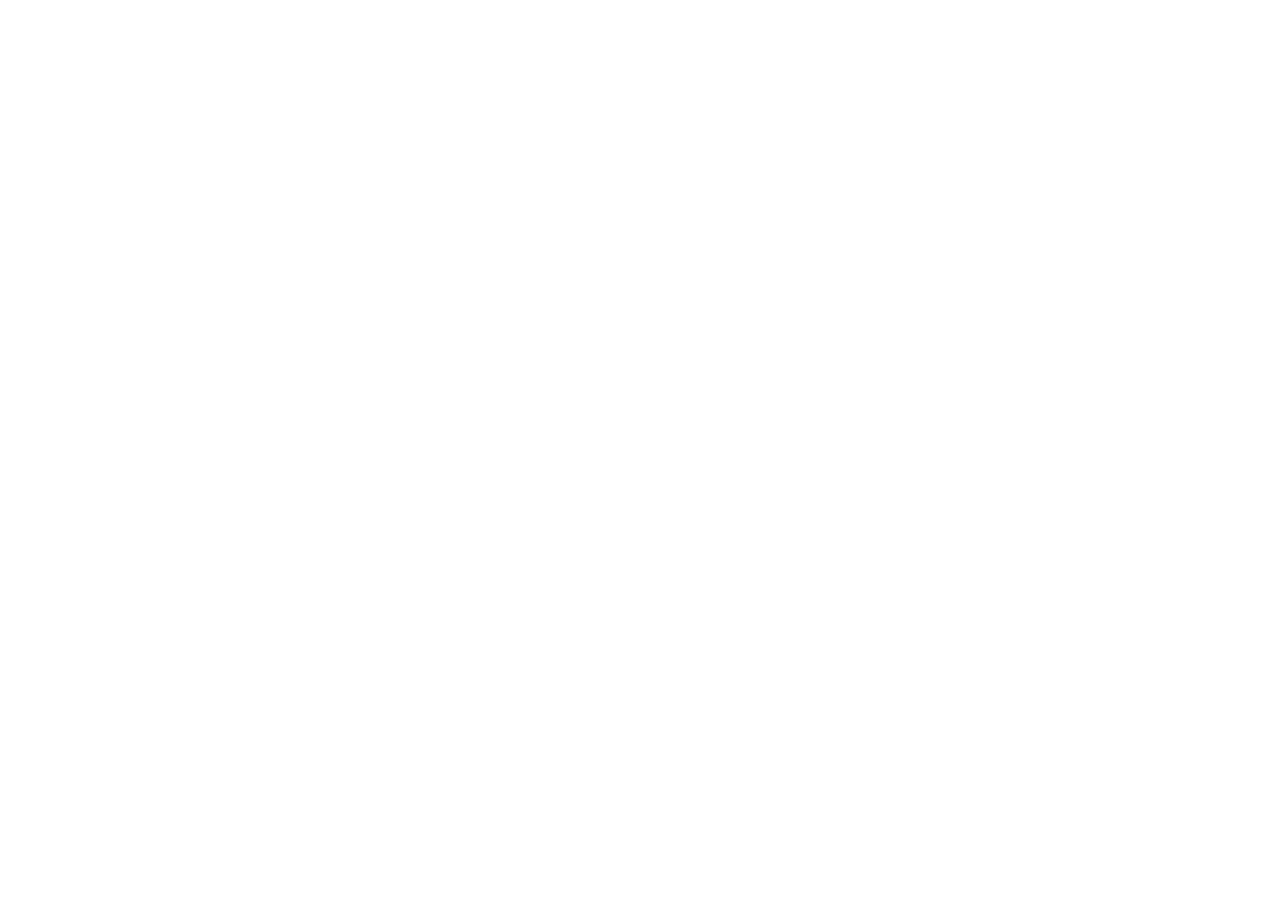
==== index.html @ a2d0beb4 "init project" ====
<!DOCTYPE html>
<html lang="en">

<head>
    <meta charset="UTF-8">
    <meta http-equiv="X-UA-Compatible" content="IE=edge">
    <meta name="viewport" content="width=device-width, initial-scale=1.0">
    <title>Document</title>
</head>

<body>

</body>

</html>
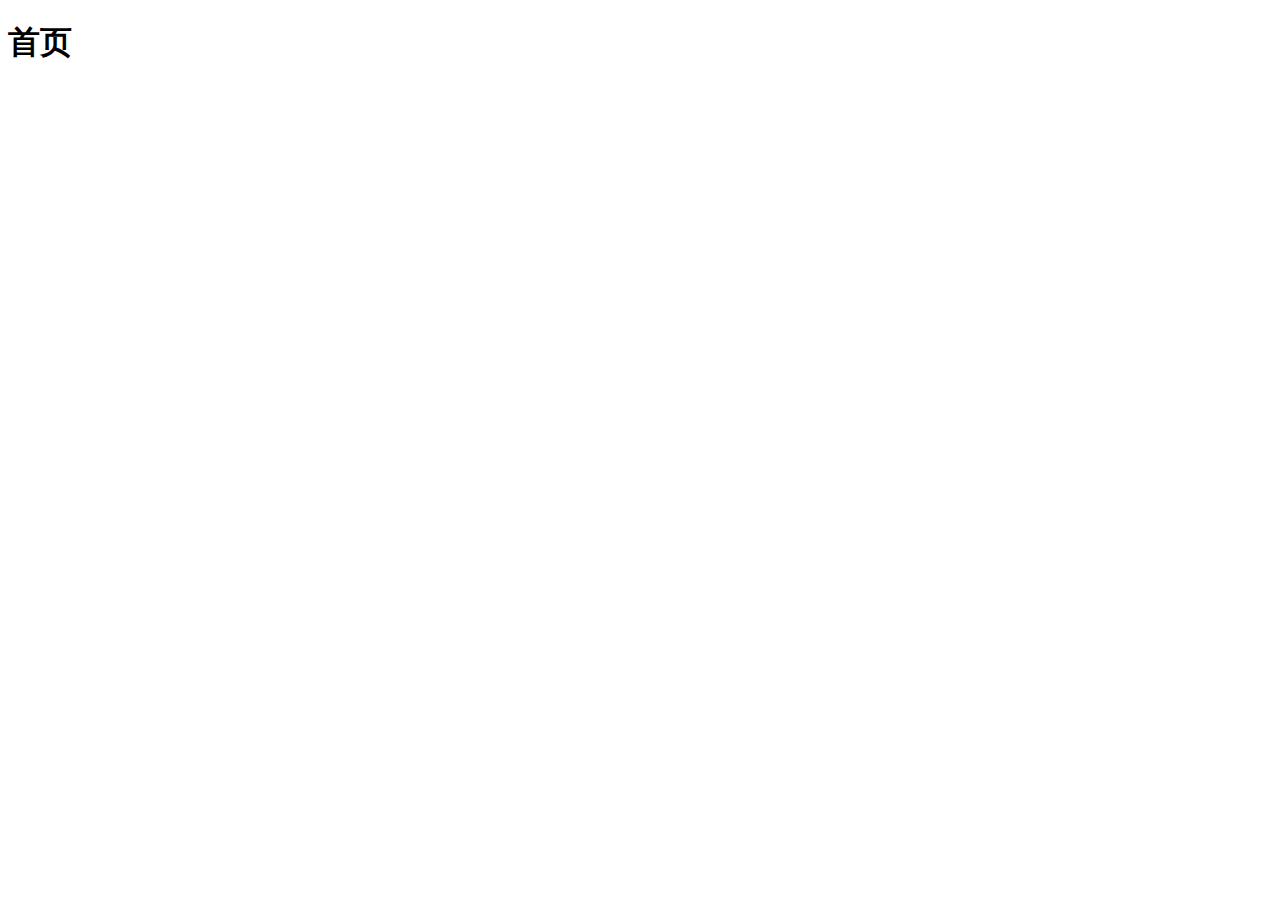
==== commit f6a910f1: "完成了登录和注册的功能" ====
--- a/index.html
+++ b/index.html
@@ -9,7 +9,7 @@
 </head>
 
 <body>
-
+    <h1>首页</h1>
 </body>
 
 </html>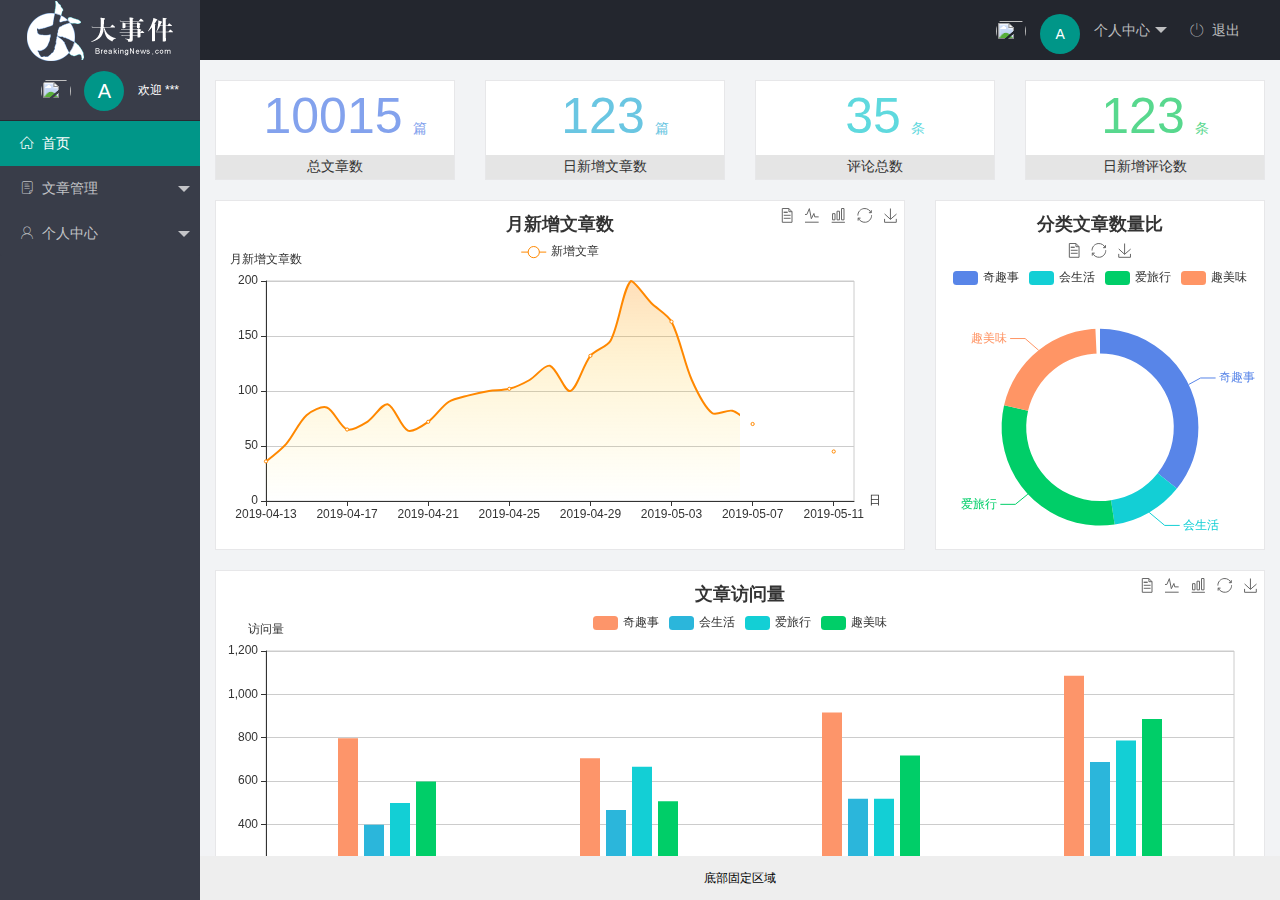
==== commit ee64ad1d: "提交信息" ====
--- a/index.html
+++ b/index.html
@@ -6,10 +6,99 @@
     <meta http-equiv="X-UA-Compatible" content="IE=edge">
     <meta name="viewport" content="width=device-width, initial-scale=1.0">
     <title>Document</title>
+    <link rel="stylesheet" href="/assets/lib/layui/css/layui.css">
+    <link rel="stylesheet" href="/assets/fonts/iconfont.css">
+    <link rel="stylesheet" href="/assets/css/index.css">
 </head>
 
 <body>
-    <h1>首页</h1>
-</body>
+    <!DOCTYPE html>
+    <html lang="en">
+
+    <head>
+        <meta charset="UTF-8" />
+        <meta http-equiv="X-UA-Compatible" content="IE=edge" />
+        <meta name="viewport" content="width=device-width, initial-scale=1.0" />
+        <title>Document</title>
+        <link rel="stylesheet" href="/assets/lib/layui/css/layui.css" />
+    </head>
+
+    <body>
+        <div class="layui-layout layui-layout-admin">
+            <div class="layui-header">
+                <div class="layui-logo layui-hide-xs layui-bg-black">
+                    <img src="/assets/images/logo.png" alt="" />
+                </div>
+
+                <ul class="layui-nav layui-layout-right">
+                    <li class="layui-nav-item layui-hide layui-show-md-inline-block">
+                        <!-- <a href="javascript:;">
+                            <img src="//tva1.sinaimg.cn/crop.0.0.118.118.180/5db11ff4gw1e77d3nqrv8j203b03cweg.jpg" class="layui-nav-img" /> 个人中心
+                        </a> -->
+                        <a href="javascript:;" class="userinfo">
+                            <img src="http://t.cn/RCzsdCq" class="layui-nav-img" />
+                            <span class="text-avatar">A</span> 个人中心
+                        </a>
+                        <dl class="layui-nav-child">
+                            <dd><a href="">基本资料</a></dd>
+                            <dd><a href="">更换头像</a></dd>
+                            <dd><a href="">重置密码</a></dd>
+                        </dl>
+                    </li>
+                    <li class="layui-nav-item" lay-header-event="menuRight" lay-unselect>
+                        <a href="javascript:;" id="btnlogout"><span class="iconfont icon-tuichu"></span>退出</a>
+                    </li>
+                </ul>
+            </div>
+
+            <div class="layui-side layui-bg-black">
+                <div class="layui-side-scroll">
+                    <!-- 左侧侧边栏上面头像 -->
+                    <div class="userinfo">
+                        <img src="http://t.cn/RCzsdCq" class="layui-nav-img" />
+                        <span class="text-avatar">A</span>
+                        <span id="welcome">欢迎 ***</span>
+                    </div>
+                    <!-- 左侧导航区域（可配合layui已有的垂直导航） -->
+                    <ul class="layui-nav layui-nav-tree" lay-shrink="all">
+                        <li class="layui-nav-item layui-this"><a href="/home/dashboard.html" target="fm"><span class="iconfont icon-home"></span>首页</a></li>
+                        <li class="layui-nav-item">
+                            <a class="" href="javascript:;"><span class="iconfont icon-16"></span>文章管理</a>
+                            <dl class="layui-nav-child">
+                                <dd><a href="javascript:;"><i class="layui-icon layui-icon-app"></i>文章类别</a></dd>
+                                <dd><a href="javascript:;"><i class="layui-icon layui-icon-app"></i>文章列表</a></dd>
+                                <dd><a href="javascript:;"><i class="layui-icon layui-icon-app"></i>发布文章</a></dd>
+                            </dl>
+                        </li>
+                        <li class="layui-nav-item">
+                            <!-- 右侧导航栏上面头像 -->
+                            <a href="javascript:;"><span class="iconfont icon-user"></span>个人中心</a>
+                            <dl class="layui-nav-child">
+                                <dd><a href="javascript:;"><i class="layui-icon layui-icon-app"></i>基本资料</a></dd>
+                                <dd><a href="javascript:;"><i class="layui-icon layui-icon-app"></i>更换头像</a></dd>
+                                <dd><a href="javascript:;"><i class="layui-icon layui-icon-app"></i>重置密码</a></dd>
+                            </dl>
+                        </li>
+                    </ul>
+                </div>
+            </div>
+
+            <div class="layui-body">
+                <!-- 内容主体区域 -->
+                <iframe name="fm" src="/home/dashboard.html" frameborder="0"></iframe>
+            </div>
+
+            <div class="layui-footer">
+                <!-- 底部固定区域 -->
+                底部固定区域
+            </div>
+        </div>
+        <script src="/assets/lib/layui/layui.all.js"></script>
+        <script src="./assets/lib/jquery.js"></script>
+        <script src="./assets/js/base.js"></script>
+        <script src="./assets/js/index.js"></script>
+
+    </html>
+    </body>
 
 </html>--- a/assets/lib/layui/css/layui.css
+++ b/assets/lib/layui/css/layui.css
@@ -0,0 +1,2 @@
+/** layui-v2.5.5 MIT License By https://www.layui.com */
+ .layui-inline,img{display:inline-block;vertical-align:middle}h1,h2,h3,h4,h5,h6{font-weight:400}.layui-edge,.layui-header,.layui-inline,.layui-main{position:relative}.layui-body,.layui-edge,.layui-elip{overflow:hidden}.layui-btn,.layui-edge,.layui-inline,img{vertical-align:middle}.layui-btn,.layui-disabled,.layui-icon,.layui-unselect{-moz-user-select:none;-webkit-user-select:none;-ms-user-select:none}.layui-elip,.layui-form-checkbox span,.layui-form-pane .layui-form-label{text-overflow:ellipsis;white-space:nowrap}.layui-breadcrumb,.layui-tree-btnGroup{visibility:hidden}blockquote,body,button,dd,div,dl,dt,form,h1,h2,h3,h4,h5,h6,input,li,ol,p,pre,td,textarea,th,ul{margin:0;padding:0;-webkit-tap-highlight-color:rgba(0,0,0,0)}a:active,a:hover{outline:0}img{border:none}li{list-style:none}table{border-collapse:collapse;border-spacing:0}h4,h5,h6{font-size:100%}button,input,optgroup,option,select,textarea{font-family:inherit;font-size:inherit;font-style:inherit;font-weight:inherit;outline:0}pre{white-space:pre-wrap;white-space:-moz-pre-wrap;white-space:-pre-wrap;white-space:-o-pre-wrap;word-wrap:break-word}body{line-height:24px;font:14px Helvetica Neue,Helvetica,PingFang SC,Tahoma,Arial,sans-serif}hr{height:1px;margin:10px 0;border:0;clear:both}a{color:#333;text-decoration:none}a:hover{color:#777}a cite{font-style:normal;*cursor:pointer}.layui-border-box,.layui-border-box *{box-sizing:border-box}.layui-box,.layui-box *{box-sizing:content-box}.layui-clear{clear:both;*zoom:1}.layui-clear:after{content:'\20';clear:both;*zoom:1;display:block;height:0}.layui-inline{*display:inline;*zoom:1}.layui-edge{display:inline-block;width:0;height:0;border-width:6px;border-style:dashed;border-color:transparent}.layui-edge-top{top:-4px;border-bottom-color:#999;border-bottom-style:solid}.layui-edge-right{border-left-color:#999;border-left-style:solid}.layui-edge-bottom{top:2px;border-top-color:#999;border-top-style:solid}.layui-edge-left{border-right-color:#999;border-right-style:solid}.layui-disabled,.layui-disabled:hover{color:#d2d2d2!important;cursor:not-allowed!important}.layui-circle{border-radius:100%}.layui-show{display:block!important}.layui-hide{display:none!important}@font-face{font-family:layui-icon;src:url(../font/iconfont.eot?v=250);src:url(../font/iconfont.eot?v=250#iefix) format('embedded-opentype'),url(../font/iconfont.woff2?v=250) format('woff2'),url(../font/iconfont.woff?v=250) format('woff'),url(../font/iconfont.ttf?v=250) format('truetype'),url(../font/iconfont.svg?v=250#layui-icon) format('svg')}.layui-icon{font-family:layui-icon!important;font-size:16px;font-style:normal;-webkit-font-smoothing:antialiased;-moz-osx-font-smoothing:grayscale}.layui-icon-reply-fill:before{content:"\e611"}.layui-icon-set-fill:before{content:"\e614"}.layui-icon-menu-fill:before{content:"\e60f"}.layui-icon-search:before{content:"\e615"}.layui-icon-share:before{content:"\e641"}.layui-icon-set-sm:before{content:"\e620"}.layui-icon-engine:before{content:"\e628"}.layui-icon-close:before{content:"\1006"}.layui-icon-close-fill:before{content:"\1007"}.layui-icon-chart-screen:before{content:"\e629"}.layui-icon-star:before{content:"\e600"}.layui-icon-circle-dot:before{content:"\e617"}.layui-icon-chat:before{content:"\e606"}.layui-icon-release:before{content:"\e609"}.layui-icon-list:before{content:"\e60a"}.layui-icon-chart:before{content:"\e62c"}.layui-icon-ok-circle:before{content:"\1005"}.layui-icon-layim-theme:before{content:"\e61b"}.layui-icon-table:before{content:"\e62d"}.layui-icon-right:before{content:"\e602"}.layui-icon-left:before{content:"\e603"}.layui-icon-cart-simple:before{content:"\e698"}.layui-icon-face-cry:before{content:"\e69c"}.layui-icon-face-smile:before{content:"\e6af"}.layui-icon-survey:before{content:"\e6b2"}.layui-icon-tree:before{content:"\e62e"}.layui-icon-upload-circle:before{content:"\e62f"}.layui-icon-add-circle:before{content:"\e61f"}.layui-icon-download-circle:before{content:"\e601"}.layui-icon-templeate-1:before{content:"\e630"}.layui-icon-util:before{content:"\e631"}.layui-icon-face-surprised:before{content:"\e664"}.layui-icon-edit:before{content:"\e642"}.layui-icon-speaker:before{content:"\e645"}.layui-icon-down:before{content:"\e61a"}.layui-icon-file:before{content:"\e621"}.layui-icon-layouts:before{content:"\e632"}.layui-icon-rate-half:before{content:"\e6c9"}.layui-icon-add-circle-fine:before{content:"\e608"}.layui-icon-prev-circle:before{content:"\e633"}.layui-icon-read:before{content:"\e705"}.layui-icon-404:before{content:"\e61c"}.layui-icon-carousel:before{content:"\e634"}.layui-icon-help:before{content:"\e607"}.layui-icon-code-circle:before{content:"\e635"}.layui-icon-water:before{content:"\e636"}.layui-icon-username:before{content:"\e66f"}.layui-icon-find-fill:before{content:"\e670"}.layui-icon-about:before{content:"\e60b"}.layui-icon-location:before{content:"\e715"}.layui-icon-up:before{content:"\e619"}.layui-icon-pause:before{content:"\e651"}.layui-icon-date:before{content:"\e637"}.layui-icon-layim-uploadfile:before{content:"\e61d"}.layui-icon-delete:before{content:"\e640"}.layui-icon-play:before{content:"\e652"}.layui-icon-top:before{content:"\e604"}.layui-icon-friends:before{content:"\e612"}.layui-icon-refresh-3:before{content:"\e9aa"}.layui-icon-ok:before{content:"\e605"}.layui-icon-layer:before{content:"\e638"}.layui-icon-face-smile-fine:before{content:"\e60c"}.layui-icon-dollar:before{content:"\e659"}.layui-icon-group:before{content:"\e613"}.layui-icon-layim-download:before{content:"\e61e"}.layui-icon-picture-fine:before{content:"\e60d"}.layui-icon-link:before{content:"\e64c"}.layui-icon-diamond:before{content:"\e735"}.layui-icon-log:before{content:"\e60e"}.layui-icon-rate-solid:before{content:"\e67a"}.layui-icon-fonts-del:before{content:"\e64f"}.layui-icon-unlink:before{content:"\e64d"}.layui-icon-fonts-clear:before{content:"\e639"}.layui-icon-triangle-r:before{content:"\e623"}.layui-icon-circle:before{content:"\e63f"}.layui-icon-radio:before{content:"\e643"}.layui-icon-align-center:before{content:"\e647"}.layui-icon-align-right:before{content:"\e648"}.layui-icon-align-left:before{content:"\e649"}.layui-icon-loading-1:before{content:"\e63e"}.layui-icon-return:before{content:"\e65c"}.layui-icon-fonts-strong:before{content:"\e62b"}.layui-icon-upload:before{content:"\e67c"}.layui-icon-dialogue:before{content:"\e63a"}.layui-icon-video:before{content:"\e6ed"}.layui-icon-headset:before{content:"\e6fc"}.layui-icon-cellphone-fine:before{content:"\e63b"}.layui-icon-add-1:before{content:"\e654"}.layui-icon-face-smile-b:before{content:"\e650"}.layui-icon-fonts-html:before{content:"\e64b"}.layui-icon-form:before{content:"\e63c"}.layui-icon-cart:before{content:"\e657"}.layui-icon-camera-fill:before{content:"\e65d"}.layui-icon-tabs:before{content:"\e62a"}.layui-icon-fonts-code:before{content:"\e64e"}.layui-icon-fire:before{content:"\e756"}.layui-icon-set:before{content:"\e716"}.layui-icon-fonts-u:before{content:"\e646"}.layui-icon-triangle-d:before{content:"\e625"}.layui-icon-tips:before{content:"\e702"}.layui-icon-picture:before{content:"\e64a"}.layui-icon-more-vertical:before{content:"\e671"}.layui-icon-flag:before{content:"\e66c"}.layui-icon-loading:before{content:"\e63d"}.layui-icon-fonts-i:before{content:"\e644"}.layui-icon-refresh-1:before{content:"\e666"}.layui-icon-rmb:before{content:"\e65e"}.layui-icon-home:before{content:"\e68e"}.layui-icon-user:before{content:"\e770"}.layui-icon-notice:before{content:"\e667"}.layui-icon-login-weibo:before{content:"\e675"}.layui-icon-voice:before{content:"\e688"}.layui-icon-upload-drag:before{content:"\e681"}.layui-icon-login-qq:before{content:"\e676"}.layui-icon-snowflake:before{content:"\e6b1"}.layui-icon-file-b:before{content:"\e655"}.layui-icon-template:before{content:"\e663"}.layui-icon-auz:before{content:"\e672"}.layui-icon-console:before{content:"\e665"}.layui-icon-app:before{content:"\e653"}.layui-icon-prev:before{content:"\e65a"}.layui-icon-website:before{content:"\e7ae"}.layui-icon-next:before{content:"\e65b"}.layui-icon-component:before{content:"\e857"}.layui-icon-more:before{content:"\e65f"}.layui-icon-login-wechat:before{content:"\e677"}.layui-icon-shrink-right:before{content:"\e668"}.layui-icon-spread-left:before{content:"\e66b"}.layui-icon-camera:before{content:"\e660"}.layui-icon-note:before{content:"\e66e"}.layui-icon-refresh:before{content:"\e669"}.layui-icon-female:before{content:"\e661"}.layui-icon-male:before{content:"\e662"}.layui-icon-password:before{content:"\e673"}.layui-icon-senior:before{content:"\e674"}.layui-icon-theme:before{content:"\e66a"}.layui-icon-tread:before{content:"\e6c5"}.layui-icon-praise:before{content:"\e6c6"}.layui-icon-star-fill:before{content:"\e658"}.layui-icon-rate:before{content:"\e67b"}.layui-icon-template-1:before{content:"\e656"}.layui-icon-vercode:before{content:"\e679"}.layui-icon-cellphone:before{content:"\e678"}.layui-icon-screen-full:before{content:"\e622"}.layui-icon-screen-restore:before{content:"\e758"}.layui-icon-cols:before{content:"\e610"}.layui-icon-export:before{content:"\e67d"}.layui-icon-print:before{content:"\e66d"}.layui-icon-slider:before{content:"\e714"}.layui-icon-addition:before{content:"\e624"}.layui-icon-subtraction:before{content:"\e67e"}.layui-icon-service:before{content:"\e626"}.layui-icon-transfer:before{content:"\e691"}.layui-main{width:1140px;margin:0 auto}.layui-header{z-index:1000;height:60px}.layui-header a:hover{transition:all .5s;-webkit-transition:all .5s}.layui-side{position:fixed;left:0;top:0;bottom:0;z-index:999;width:200px;overflow-x:hidden}.layui-side-scroll{position:relative;width:220px;height:100%;overflow-x:hidden}.layui-body{position:absolute;left:200px;right:0;top:0;bottom:0;z-index:998;width:auto;overflow-y:auto;box-sizing:border-box}.layui-layout-body{overflow:hidden}.layui-layout-admin .layui-header{background-color:#23262E}.layui-layout-admin .layui-side{top:60px;width:200px;overflow-x:hidden}.layui-layout-admin .layui-body{position:fixed;top:60px;bottom:44px}.layui-layout-admin .layui-main{width:auto;margin:0 15px}.layui-layout-admin .layui-footer{position:fixed;left:200px;right:0;bottom:0;height:44px;line-height:44px;padding:0 15px;background-color:#eee}.layui-layout-admin .layui-logo{position:absolute;left:0;top:0;width:200px;height:100%;line-height:60px;text-align:center;color:#009688;font-size:16px}.layui-layout-admin .layui-header .layui-nav{background:0 0}.layui-layout-left{position:absolute!important;left:200px;top:0}.layui-layout-right{position:absolute!important;right:0;top:0}.layui-container{position:relative;margin:0 auto;padding:0 15px;box-sizing:border-box}.layui-fluid{position:relative;margin:0 auto;padding:0 15px}.layui-row:after,.layui-row:before{content:'';display:block;clear:both}.layui-col-lg1,.layui-col-lg10,.layui-col-lg11,.layui-col-lg12,.layui-col-lg2,.layui-col-lg3,.layui-col-lg4,.layui-col-lg5,.layui-col-lg6,.layui-col-lg7,.layui-col-lg8,.layui-col-lg9,.layui-col-md1,.layui-col-md10,.layui-col-md11,.layui-col-md12,.layui-col-md2,.layui-col-md3,.layui-col-md4,.layui-col-md5,.layui-col-md6,.layui-col-md7,.layui-col-md8,.layui-col-md9,.layui-col-sm1,.layui-col-sm10,.layui-col-sm11,.layui-col-sm12,.layui-col-sm2,.layui-col-sm3,.layui-col-sm4,.layui-col-sm5,.layui-col-sm6,.layui-col-sm7,.layui-col-sm8,.layui-col-sm9,.layui-col-xs1,.layui-col-xs10,.layui-col-xs11,.layui-col-xs12,.layui-col-xs2,.layui-col-xs3,.layui-col-xs4,.layui-col-xs5,.layui-col-xs6,.layui-col-xs7,.layui-col-xs8,.layui-col-xs9{position:relative;display:block;box-sizing:border-box}.layui-col-xs1,.layui-col-xs10,.layui-col-xs11,.layui-col-xs12,.layui-col-xs2,.layui-col-xs3,.layui-col-xs4,.layui-col-xs5,.layui-col-xs6,.layui-col-xs7,.layui-col-xs8,.layui-col-xs9{float:left}.layui-col-xs1{width:8.33333333%}.layui-col-xs2{width:16.66666667%}.layui-col-xs3{width:25%}.layui-col-xs4{width:33.33333333%}.layui-col-xs5{width:41.66666667%}.layui-col-xs6{width:50%}.layui-col-xs7{width:58.33333333%}.layui-col-xs8{width:66.66666667%}.layui-col-xs9{width:75%}.layui-col-xs10{width:83.33333333%}.layui-col-xs11{width:91.66666667%}.layui-col-xs12{width:100%}.layui-col-xs-offset1{margin-left:8.33333333%}.layui-col-xs-offset2{margin-left:16.66666667%}.layui-col-xs-offset3{margin-left:25%}.layui-col-xs-offset4{margin-left:33.33333333%}.layui-col-xs-offset5{margin-left:41.66666667%}.layui-col-xs-offset6{margin-left:50%}.layui-col-xs-offset7{margin-left:58.33333333%}.layui-col-xs-offset8{margin-left:66.66666667%}.layui-col-xs-offset9{margin-left:75%}.layui-col-xs-offset10{margin-left:83.33333333%}.layui-col-xs-offset11{margin-left:91.66666667%}.layui-col-xs-offset12{margin-left:100%}@media screen and (max-width:768px){.layui-hide-xs{display:none!important}.layui-show-xs-block{display:block!important}.layui-show-xs-inline{display:inline!important}.layui-show-xs-inline-block{display:inline-block!important}}@media screen and (min-width:768px){.layui-container{width:750px}.layui-hide-sm{display:none!important}.layui-show-sm-block{display:block!important}.layui-show-sm-inline{display:inline!important}.layui-show-sm-inline-block{display:inline-block!important}.layui-col-sm1,.layui-col-sm10,.layui-col-sm11,.layui-col-sm12,.layui-col-sm2,.layui-col-sm3,.layui-col-sm4,.layui-col-sm5,.layui-col-sm6,.layui-col-sm7,.layui-col-sm8,.layui-col-sm9{float:left}.layui-col-sm1{width:8.33333333%}.layui-col-sm2{width:16.66666667%}.layui-col-sm3{width:25%}.layui-col-sm4{width:33.33333333%}.layui-col-sm5{width:41.66666667%}.layui-col-sm6{width:50%}.layui-col-sm7{width:58.33333333%}.layui-col-sm8{width:66.66666667%}.layui-col-sm9{width:75%}.layui-col-sm10{width:83.33333333%}.layui-col-sm11{width:91.66666667%}.layui-col-sm12{width:100%}.layui-col-sm-offset1{margin-left:8.33333333%}.layui-col-sm-offset2{margin-left:16.66666667%}.layui-col-sm-offset3{margin-left:25%}.layui-col-sm-offset4{margin-left:33.33333333%}.layui-col-sm-offset5{margin-left:41.66666667%}.layui-col-sm-offset6{margin-left:50%}.layui-col-sm-offset7{margin-left:58.33333333%}.layui-col-sm-offset8{margin-left:66.66666667%}.layui-col-sm-offset9{margin-left:75%}.layui-col-sm-offset10{margin-left:83.33333333%}.layui-col-sm-offset11{margin-left:91.66666667%}.layui-col-sm-offset12{margin-left:100%}}@media screen and (min-width:992px){.layui-container{width:970px}.layui-hide-md{display:none!important}.layui-show-md-block{display:block!important}.layui-show-md-inline{display:inline!important}.layui-show-md-inline-block{display:inline-block!important}.layui-col-md1,.layui-col-md10,.layui-col-md11,.layui-col-md12,.layui-col-md2,.layui-col-md3,.layui-col-md4,.layui-col-md5,.layui-col-md6,.layui-col-md7,.layui-col-md8,.layui-col-md9{float:left}.layui-col-md1{width:8.33333333%}.layui-col-md2{width:16.66666667%}.layui-col-md3{width:25%}.layui-col-md4{width:33.33333333%}.layui-col-md5{width:41.66666667%}.layui-col-md6{width:50%}.layui-col-md7{width:58.33333333%}.layui-col-md8{width:66.66666667%}.layui-col-md9{width:75%}.layui-col-md10{width:83.33333333%}.layui-col-md11{width:91.66666667%}.layui-col-md12{width:100%}.layui-col-md-offset1{margin-left:8.33333333%}.layui-col-md-offset2{margin-left:16.66666667%}.layui-col-md-offset3{margin-left:25%}.layui-col-md-offset4{margin-left:33.33333333%}.layui-col-md-offset5{margin-left:41.66666667%}.layui-col-md-offset6{margin-left:50%}.layui-col-md-offset7{margin-left:58.33333333%}.layui-col-md-offset8{margin-left:66.66666667%}.layui-col-md-offset9{margin-left:75%}.layui-col-md-offset10{margin-left:83.33333333%}.layui-col-md-offset11{margin-left:91.66666667%}.layui-col-md-offset12{margin-left:100%}}@media screen and (min-width:1200px){.layui-container{width:1170px}.layui-hide-lg{display:none!important}.layui-show-lg-block{display:block!important}.layui-show-lg-inline{display:inline!important}.layui-show-lg-inline-block{display:inline-block!important}.layui-col-lg1,.layui-col-lg10,.layui-col-lg11,.layui-col-lg12,.layui-col-lg2,.layui-col-lg3,.layui-col-lg4,.layui-col-lg5,.layui-col-lg6,.layui-col-lg7,.layui-col-lg8,.layui-col-lg9{float:left}.layui-col-lg1{width:8.33333333%}.layui-col-lg2{width:16.66666667%}.layui-col-lg3{width:25%}.layui-col-lg4{width:33.33333333%}.layui-col-lg5{width:41.66666667%}.layui-col-lg6{width:50%}.layui-col-lg7{width:58.33333333%}.layui-col-lg8{width:66.66666667%}.layui-col-lg9{width:75%}.layui-col-lg10{width:83.33333333%}.layui-col-lg11{width:91.66666667%}.layui-col-lg12{width:100%}.layui-col-lg-offset1{margin-left:8.33333333%}.layui-col-lg-offset2{margin-left:16.66666667%}.layui-col-lg-offset3{margin-left:25%}.layui-col-lg-offset4{margin-left:33.33333333%}.layui-col-lg-offset5{margin-left:41.66666667%}.layui-col-lg-offset6{margin-left:50%}.layui-col-lg-offset7{margin-left:58.33333333%}.layui-col-lg-offset8{margin-left:66.66666667%}.layui-col-lg-offset9{margin-left:75%}.layui-col-lg-offset10{margin-left:83.33333333%}.layui-col-lg-offset11{margin-left:91.66666667%}.layui-col-lg-offset12{margin-left:100%}}.layui-col-space1{margin:-.5px}.layui-col-space1>*{padding:.5px}.layui-col-space3{margin:-1.5px}.layui-col-space3>*{padding:1.5px}.layui-col-space5{margin:-2.5px}.layui-col-space5>*{padding:2.5px}.layui-col-space8{margin:-3.5px}.layui-col-space8>*{padding:3.5px}.layui-col-space10{margin:-5px}.layui-col-space10>*{padding:5px}.layui-col-space12{margin:-6px}.layui-col-space12>*{padding:6px}.layui-col-space15{margin:-7.5px}.layui-col-space15>*{padding:7.5px}.layui-col-space18{margin:-9px}.layui-col-space18>*{padding:9px}.layui-col-space20{margin:-10px}.layui-col-space20>*{padding:10px}.layui-col-space22{margin:-11px}.layui-col-space22>*{padding:11px}.layui-col-space25{margin:-12.5px}.layui-col-space25>*{padding:12.5px}.layui-col-space30{margin:-15px}.layui-col-space30>*{padding:15px}.layui-btn,.layui-input,.layui-select,.layui-textarea,.layui-upload-button{outline:0;-webkit-appearance:none;transition:all .3s;-webkit-transition:all .3s;box-sizing:border-box}.layui-elem-quote{margin-bottom:10px;padding:15px;line-height:22px;border-left:5px solid #009688;border-radius:0 2px 2px 0;background-color:#f2f2f2}.layui-quote-nm{border-style:solid;border-width:1px 1px 1px 5px;background:0 0}.layui-elem-field{margin-bottom:10px;padding:0;border-width:1px;border-style:solid}.layui-elem-field legend{margin-left:20px;padding:0 10px;font-size:20px;font-weight:300}.layui-field-title{margin:10px 0 20px;border-width:1px 0 0}.layui-field-box{padding:10px 15px}.layui-field-title .layui-field-box{padding:10px 0}.layui-progress{position:relative;height:6px;border-radius:20px;background-color:#e2e2e2}.layui-progress-bar{position:absolute;left:0;top:0;width:0;max-width:100%;height:6px;border-radius:20px;text-align:right;background-color:#5FB878;transition:all .3s;-webkit-transition:all .3s}.layui-progress-big,.layui-progress-big .layui-progress-bar{height:18px;line-height:18px}.layui-progress-text{position:relative;top:-20px;line-height:18px;font-size:12px;color:#666}.layui-progress-big .layui-progress-text{position:static;padding:0 10px;color:#fff}.layui-collapse{border-width:1px;border-style:solid;border-radius:2px}.layui-colla-content,.layui-colla-item{border-top-width:1px;border-top-style:solid}.layui-colla-item:first-child{border-top:none}.layui-colla-title{position:relative;height:42px;line-height:42px;padding:0 15px 0 35px;color:#333;background-color:#f2f2f2;cursor:pointer;font-size:14px;overflow:hidden}.layui-colla-content{display:none;padding:10px 15px;line-height:22px;color:#666}.layui-colla-icon{position:absolute;left:15px;top:0;font-size:14px}.layui-card{margin-bottom:15px;border-radius:2px;background-color:#fff;box-shadow:0 1px 2px 0 rgba(0,0,0,.05)}.layui-card:last-child{margin-bottom:0}.layui-card-header{position:relative;height:42px;line-height:42px;padding:0 15px;border-bottom:1px solid #f6f6f6;color:#333;border-radius:2px 2px 0 0;font-size:14px}.layui-bg-black,.layui-bg-blue,.layui-bg-cyan,.layui-bg-green,.layui-bg-orange,.layui-bg-red{color:#fff!important}.layui-card-body{position:relative;padding:10px 15px;line-height:24px}.layui-card-body[pad15]{padding:15px}.layui-card-body[pad20]{padding:20px}.layui-card-body .layui-table{margin:5px 0}.layui-card .layui-tab{margin:0}.layui-panel-window{position:relative;padding:15px;border-radius:0;border-top:5px solid #E6E6E6;background-color:#fff}.layui-auxiliar-moving{position:fixed;left:0;right:0;top:0;bottom:0;width:100%;height:100%;background:0 0;z-index:9999999999}.layui-form-label,.layui-form-mid,.layui-form-select,.layui-input-block,.layui-input-inline,.layui-textarea{position:relative}.layui-bg-red{background-color:#FF5722!important}.layui-bg-orange{background-color:#FFB800!important}.layui-bg-green{background-color:#009688!important}.layui-bg-cyan{background-color:#2F4056!important}.layui-bg-blue{background-color:#1E9FFF!important}.layui-bg-black{background-color:#393D49!important}.layui-bg-gray{background-color:#eee!important;color:#666!important}.layui-badge-rim,.layui-colla-content,.layui-colla-item,.layui-collapse,.layui-elem-field,.layui-form-pane .layui-form-item[pane],.layui-form-pane .layui-form-label,.layui-input,.layui-layedit,.layui-layedit-tool,.layui-quote-nm,.layui-select,.layui-tab-bar,.layui-tab-card,.layui-tab-title,.layui-tab-title .layui-this:after,.layui-textarea{border-color:#e6e6e6}.layui-timeline-item:before,hr{background-color:#e6e6e6}.layui-text{line-height:22px;font-size:14px;color:#666}.layui-text h1,.layui-text h2,.layui-text h3{font-weight:500;color:#333}.layui-text h1{font-size:30px}.layui-text h2{font-size:24px}.layui-text h3{font-size:18px}.layui-text a:not(.layui-btn){color:#01AAED}.layui-text a:not(.layui-btn):hover{text-decoration:underline}.layui-text ul{padding:5px 0 5px 15px}.layui-text ul li{margin-top:5px;list-style-type:disc}.layui-text em,.layui-word-aux{color:#999!important;padding:0 5px!important}.layui-btn{display:inline-block;height:38px;line-height:38px;padding:0 18px;background-color:#009688;color:#fff;white-space:nowrap;text-align:center;font-size:14px;border:none;border-radius:2px;cursor:pointer}.layui-btn:hover{opacity:.8;filter:alpha(opacity=80);color:#fff}.layui-btn:active{opacity:1;filter:alpha(opacity=100)}.layui-btn+.layui-btn{margin-left:10px}.layui-btn-container{font-size:0}.layui-btn-container .layui-btn{margin-right:10px;margin-bottom:10px}.layui-btn-container .layui-btn+.layui-btn{margin-left:0}.layui-table .layui-btn-container .layui-btn{margin-bottom:9px}.layui-btn-radius{border-radius:100px}.layui-btn .layui-icon{margin-right:3px;font-size:18px;vertical-align:bottom;vertical-align:middle\9}.layui-btn-primary{border:1px solid #C9C9C9;background-color:#fff;color:#555}.layui-btn-primary:hover{border-color:#009688;color:#333}.layui-btn-normal{background-color:#1E9FFF}.layui-btn-warm{background-color:#FFB800}.layui-btn-danger{background-color:#FF5722}.layui-btn-checked{background-color:#5FB878}.layui-btn-disabled,.layui-btn-disabled:active,.layui-btn-disabled:hover{border:1px solid #e6e6e6;background-color:#FBFBFB;color:#C9C9C9;cursor:not-allowed;opacity:1}.layui-btn-lg{height:44px;line-height:44px;padding:0 25px;font-size:16px}.layui-btn-sm{height:30px;line-height:30px;padding:0 10px;font-size:12px}.layui-btn-sm i{font-size:16px!important}.layui-btn-xs{height:22px;line-height:22px;padding:0 5px;font-size:12px}.layui-btn-xs i{font-size:14px!important}.layui-btn-group{display:inline-block;vertical-align:middle;font-size:0}.layui-btn-group .layui-btn{margin-left:0!important;margin-right:0!important;border-left:1px solid rgba(255,255,255,.5);border-radius:0}.layui-btn-group .layui-btn-primary{border-left:none}.layui-btn-group .layui-btn-primary:hover{border-color:#C9C9C9;color:#009688}.layui-btn-group .layui-btn:first-child{border-left:none;border-radius:2px 0 0 2px}.layui-btn-group .layui-btn-primary:first-child{border-left:1px solid #c9c9c9}.layui-btn-group .layui-btn:last-child{border-radius:0 2px 2px 0}.layui-btn-group .layui-btn+.layui-btn{margin-left:0}.layui-btn-group+.layui-btn-group{margin-left:10px}.layui-btn-fluid{width:100%}.layui-input,.layui-select,.layui-textarea{height:38px;line-height:1.3;line-height:38px\9;border-width:1px;border-style:solid;background-color:#fff;border-radius:2px}.layui-input::-webkit-input-placeholder,.layui-select::-webkit-input-placeholder,.layui-textarea::-webkit-input-placeholder{line-height:1.3}.layui-input,.layui-textarea{display:block;width:100%;padding-left:10px}.layui-input:hover,.layui-textarea:hover{border-color:#D2D2D2!important}.layui-input:focus,.layui-textarea:focus{border-color:#C9C9C9!important}.layui-textarea{min-height:100px;height:auto;line-height:20px;padding:6px 10px;resize:vertical}.layui-select{padding:0 10px}.layui-form input[type=checkbox],.layui-form input[type=radio],.layui-form select{display:none}.layui-form [lay-ignore]{display:initial}.layui-form-item{margin-bottom:15px;clear:both;*zoom:1}.layui-form-item:after{content:'\20';clear:both;*zoom:1;display:block;height:0}.layui-form-label{float:left;display:block;padding:9px 15px;width:80px;font-weight:400;line-height:20px;text-align:right}.layui-form-label-col{display:block;float:none;padding:9px 0;line-height:20px;text-align:left}.layui-form-item .layui-inline{margin-bottom:5px;margin-right:10px}.layui-input-block{margin-left:110px;min-height:36px}.layui-input-inline{display:inline-block;vertical-align:middle}.layui-form-item .layui-input-inline{float:left;width:190px;margin-right:10px}.layui-form-text .layui-input-inline{width:auto}.layui-form-mid{float:left;display:block;padding:9px 0!important;line-height:20px;margin-right:10px}.layui-form-danger+.layui-form-select .layui-input,.layui-form-danger:focus{border-color:#FF5722!important}.layui-form-select .layui-input{padding-right:30px;cursor:pointer}.layui-form-select .layui-edge{position:absolute;right:10px;top:50%;margin-top:-3px;cursor:pointer;border-width:6px;border-top-color:#c2c2c2;border-top-style:solid;transition:all .3s;-webkit-transition:all .3s}.layui-form-select dl{display:none;position:absolute;left:0;top:42px;padding:5px 0;z-index:899;min-width:100%;border:1px solid #d2d2d2;max-height:300px;overflow-y:auto;background-color:#fff;border-radius:2px;box-shadow:0 2px 4px rgba(0,0,0,.12);box-sizing:border-box}.layui-form-select dl dd,.layui-form-select dl dt{padding:0 10px;line-height:36px;white-space:nowrap;overflow:hidden;text-overflow:ellipsis}.layui-form-select dl dt{font-size:12px;color:#999}.layui-form-select dl dd{cursor:pointer}.layui-form-select dl dd:hover{background-color:#f2f2f2;-webkit-transition:.5s all;transition:.5s all}.layui-form-select .layui-select-group dd{padding-left:20px}.layui-form-select dl dd.layui-select-tips{padding-left:10px!important;color:#999}.layui-form-select dl dd.layui-this{background-color:#5FB878;color:#fff}.layui-form-checkbox,.layui-form-select dl dd.layui-disabled{background-color:#fff}.layui-form-selected dl{display:block}.layui-form-checkbox,.layui-form-checkbox *,.layui-form-switch{display:inline-block;vertical-align:middle}.layui-form-selected .layui-edge{margin-top:-9px;-webkit-transform:rotate(180deg);transform:rotate(180deg);margin-top:-3px\9}:root .layui-form-selected .layui-edge{margin-top:-9px\0/IE9}.layui-form-selectup dl{top:auto;bottom:42px}.layui-select-none{margin:5px 0;text-align:center;color:#999}.layui-select-disabled .layui-disabled{border-color:#eee!important}.layui-select-disabled .layui-edge{border-top-color:#d2d2d2}.layui-form-checkbox{position:relative;height:30px;line-height:30px;margin-right:10px;padding-right:30px;cursor:pointer;font-size:0;-webkit-transition:.1s linear;transition:.1s linear;box-sizing:border-box}.layui-form-checkbox span{padding:0 10px;height:100%;font-size:14px;border-radius:2px 0 0 2px;background-color:#d2d2d2;color:#fff;overflow:hidden}.layui-form-checkbox:hover span{background-color:#c2c2c2}.layui-form-checkbox i{position:absolute;right:0;top:0;width:30px;height:28px;border:1px solid #d2d2d2;border-left:none;border-radius:0 2px 2px 0;color:#fff;font-size:20px;text-align:center}.layui-form-checkbox:hover i{border-color:#c2c2c2;color:#c2c2c2}.layui-form-checked,.layui-form-checked:hover{border-color:#5FB878}.layui-form-checked span,.layui-form-checked:hover span{background-color:#5FB878}.layui-form-checked i,.layui-form-checked:hover i{color:#5FB878}.layui-form-item .layui-form-checkbox{margin-top:4px}.layui-form-checkbox[lay-skin=primary]{height:auto!important;line-height:normal!important;min-width:18px;min-height:18px;border:none!important;margin-right:0;padding-left:28px;padding-right:0;background:0 0}.layui-form-checkbox[lay-skin=primary] span{padding-left:0;padding-right:15px;line-height:18px;background:0 0;color:#666}.layui-form-checkbox[lay-skin=primary] i{right:auto;left:0;width:16px;height:16px;line-height:16px;border:1px solid #d2d2d2;font-size:12px;border-radius:2px;background-color:#fff;-webkit-transition:.1s linear;transition:.1s linear}.layui-form-checkbox[lay-skin=primary]:hover i{border-color:#5FB878;color:#fff}.layui-form-checked[lay-skin=primary] i{border-color:#5FB878!important;background-color:#5FB878;color:#fff}.layui-checkbox-disbaled[lay-skin=primary] span{background:0 0!important;color:#c2c2c2}.layui-checkbox-disbaled[lay-skin=primary]:hover i{border-color:#d2d2d2}.layui-form-item .layui-form-checkbox[lay-skin=primary]{margin-top:10px}.layui-form-switch{position:relative;height:22px;line-height:22px;min-width:35px;padding:0 5px;margin-top:8px;border:1px solid #d2d2d2;border-radius:20px;cursor:pointer;background-color:#fff;-webkit-transition:.1s linear;transition:.1s linear}.layui-form-switch i{position:absolute;left:5px;top:3px;width:16px;height:16px;border-radius:20px;background-color:#d2d2d2;-webkit-transition:.1s linear;transition:.1s linear}.layui-form-switch em{position:relative;top:0;width:25px;margin-left:21px;padding:0!important;text-align:center!important;color:#999!important;font-style:normal!important;font-size:12px}.layui-form-onswitch{border-color:#5FB878;background-color:#5FB878}.layui-checkbox-disbaled,.layui-checkbox-disbaled i{border-color:#e2e2e2!important}.layui-form-onswitch i{left:100%;margin-left:-21px;background-color:#fff}.layui-form-onswitch em{margin-left:5px;margin-right:21px;color:#fff!important}.layui-checkbox-disbaled span{background-color:#e2e2e2!important}.layui-checkbox-disbaled:hover i{color:#fff!important}[lay-radio]{display:none}.layui-form-radio,.layui-form-radio *{display:inline-block;vertical-align:middle}.layui-form-radio{line-height:28px;margin:6px 10px 0 0;padding-right:10px;cursor:pointer;font-size:0}.layui-form-radio *{font-size:14px}.layui-form-radio>i{margin-right:8px;font-size:22px;color:#c2c2c2}.layui-form-radio>i:hover,.layui-form-radioed>i{color:#5FB878}.layui-radio-disbaled>i{color:#e2e2e2!important}.layui-form-pane .layui-form-label{width:110px;padding:8px 15px;height:38px;line-height:20px;border-width:1px;border-style:solid;border-radius:2px 0 0 2px;text-align:center;background-color:#FBFBFB;overflow:hidden;box-sizing:border-box}.layui-form-pane .layui-input-inline{margin-left:-1px}.layui-form-pane .layui-input-block{margin-left:110px;left:-1px}.layui-form-pane .layui-input{border-radius:0 2px 2px 0}.layui-form-pane .layui-form-text .layui-form-label{float:none;width:100%;border-radius:2px;box-sizing:border-box;text-align:left}.layui-form-pane .layui-form-text .layui-input-inline{display:block;margin:0;top:-1px;clear:both}.layui-form-pane .layui-form-text .layui-input-block{margin:0;left:0;top:-1px}.layui-form-pane .layui-form-text .layui-textarea{min-height:100px;border-radius:0 0 2px 2px}.layui-form-pane .layui-form-checkbox{margin:4px 0 4px 10px}.layui-form-pane .layui-form-radio,.layui-form-pane .layui-form-switch{margin-top:6px;margin-left:10px}.layui-form-pane .layui-form-item[pane]{position:relative;border-width:1px;border-style:solid}.layui-form-pane .layui-form-item[pane] .layui-form-label{position:absolute;left:0;top:0;height:100%;border-width:0 1px 0 0}.layui-form-pane .layui-form-item[pane] .layui-input-inline{margin-left:110px}@media screen and (max-width:450px){.layui-form-item .layui-form-label{text-overflow:ellipsis;overflow:hidden;white-space:nowrap}.layui-form-item .layui-inline{display:block;margin-right:0;margin-bottom:20px;clear:both}.layui-form-item .layui-inline:after{content:'\20';clear:both;display:block;height:0}.layui-form-item .layui-input-inline{display:block;float:none;left:-3px;width:auto;margin:0 0 10px 112px}.layui-form-item .layui-input-inline+.layui-form-mid{margin-left:110px;top:-5px;padding:0}.layui-form-item .layui-form-checkbox{margin-right:5px;margin-bottom:5px}}.layui-layedit{border-width:1px;border-style:solid;border-radius:2px}.layui-layedit-tool{padding:3px 5px;border-bottom-width:1px;border-bottom-style:solid;font-size:0}.layedit-tool-fixed{position:fixed;top:0;border-top:1px solid #e2e2e2}.layui-layedit-tool .layedit-tool-mid,.layui-layedit-tool .layui-icon{display:inline-block;vertical-align:middle;text-align:center;font-size:14px}.layui-layedit-tool .layui-icon{position:relative;width:32px;height:30px;line-height:30px;margin:3px 5px;color:#777;cursor:pointer;border-radius:2px}.layui-layedit-tool .layui-icon:hover{color:#393D49}.layui-layedit-tool .layui-icon:active{color:#000}.layui-layedit-tool .layedit-tool-active{background-color:#e2e2e2;color:#000}.layui-layedit-tool .layui-disabled,.layui-layedit-tool .layui-disabled:hover{color:#d2d2d2;cursor:not-allowed}.layui-layedit-tool .layedit-tool-mid{width:1px;height:18px;margin:0 10px;background-color:#d2d2d2}.layedit-tool-html{width:50px!important;font-size:30px!important}.layedit-tool-b,.layedit-tool-code,.layedit-tool-help{font-size:16px!important}.layedit-tool-d,.layedit-tool-face,.layedit-tool-image,.layedit-tool-unlink{font-size:18px!important}.layedit-tool-image input{position:absolute;font-size:0;left:0;top:0;width:100%;height:100%;opacity:.01;filter:Alpha(opacity=1);cursor:pointer}.layui-layedit-iframe iframe{display:block;width:100%}#LAY_layedit_code{overflow:hidden}.layui-laypage{display:inline-block;*display:inline;*zoom:1;vertical-align:middle;margin:10px 0;font-size:0}.layui-laypage>a:first-child,.layui-laypage>a:first-child em{border-radius:2px 0 0 2px}.layui-laypage>a:last-child,.layui-laypage>a:last-child em{border-radius:0 2px 2px 0}.layui-laypage>:first-child{margin-left:0!important}.layui-laypage>:last-child{margin-right:0!important}.layui-laypage a,.layui-laypage button,.layui-laypage input,.layui-laypage select,.layui-laypage span{border:1px solid #e2e2e2}.layui-laypage a,.layui-laypage span{display:inline-block;*display:inline;*zoom:1;vertical-align:middle;padding:0 15px;height:28px;line-height:28px;margin:0 -1px 5px 0;background-color:#fff;color:#333;font-size:12px}.layui-flow-more a *,.layui-laypage input,.layui-table-view select[lay-ignore]{display:inline-block}.layui-laypage a:hover{color:#009688}.layui-laypage em{font-style:normal}.layui-laypage .layui-laypage-spr{color:#999;font-weight:700}.layui-laypage a{text-decoration:none}.layui-laypage .layui-laypage-curr{position:relative}.layui-laypage .layui-laypage-curr em{position:relative;color:#fff}.layui-laypage .layui-laypage-curr .layui-laypage-em{position:absolute;left:-1px;top:-1px;padding:1px;width:100%;height:100%;background-color:#009688}.layui-laypage-em{border-radius:2px}.layui-laypage-next em,.layui-laypage-prev em{font-family:Sim sun;font-size:16px}.layui-laypage .layui-laypage-count,.layui-laypage .layui-laypage-limits,.layui-laypage .layui-laypage-refresh,.layui-laypage .layui-laypage-skip{margin-left:10px;margin-right:10px;padding:0;border:none}.layui-laypage .layui-laypage-limits,.layui-laypage .layui-laypage-refresh{vertical-align:top}.layui-laypage .layui-laypage-refresh i{font-size:18px;cursor:pointer}.layui-laypage select{height:22px;padding:3px;border-radius:2px;cursor:pointer}.layui-laypage .layui-laypage-skip{height:30px;line-height:30px;color:#999}.layui-laypage button,.layui-laypage input{height:30px;line-height:30px;border-radius:2px;vertical-align:top;background-color:#fff;box-sizing:border-box}.layui-laypage input{width:40px;margin:0 10px;padding:0 3px;text-align:center}.layui-laypage input:focus,.layui-laypage select:focus{border-color:#009688!important}.layui-laypage button{margin-left:10px;padding:0 10px;cursor:pointer}.layui-table,.layui-table-view{margin:10px 0}.layui-flow-more{margin:10px 0;text-align:center;color:#999;font-size:14px}.layui-flow-more a{height:32px;line-height:32px}.layui-flow-more a *{vertical-align:top}.layui-flow-more a cite{padding:0 20px;border-radius:3px;background-color:#eee;color:#333;font-style:normal}.layui-flow-more a cite:hover{opacity:.8}.layui-flow-more a i{font-size:30px;color:#737383}.layui-table{width:100%;background-color:#fff;color:#666}.layui-table tr{transition:all .3s;-webkit-transition:all .3s}.layui-table th{text-align:left;font-weight:400}.layui-table tbody tr:hover,.layui-table thead tr,.layui-table-click,.layui-table-header,.layui-table-hover,.layui-table-mend,.layui-table-patch,.layui-table-tool,.layui-table-total,.layui-table-total tr,.layui-table[lay-even] tr:nth-child(even){background-color:#f2f2f2}.layui-table td,.layui-table th,.layui-table-col-set,.layui-table-fixed-r,.layui-table-grid-down,.layui-table-header,.layui-table-page,.layui-table-tips-main,.layui-table-tool,.layui-table-total,.layui-table-view,.layui-table[lay-skin=line],.layui-table[lay-skin=row]{border-width:1px;border-style:solid;border-color:#e6e6e6}.layui-table td,.layui-table th{position:relative;padding:9px 15px;min-height:20px;line-height:20px;font-size:14px}.layui-table[lay-skin=line] td,.layui-table[lay-skin=line] th{border-width:0 0 1px}.layui-table[lay-skin=row] td,.layui-table[lay-skin=row] th{border-width:0 1px 0 0}.layui-table[lay-skin=nob] td,.layui-table[lay-skin=nob] th{border:none}.layui-table img{max-width:100px}.layui-table[lay-size=lg] td,.layui-table[lay-size=lg] th{padding:15px 30px}.layui-table-view .layui-table[lay-size=lg] .layui-table-cell{height:40px;line-height:40px}.layui-table[lay-size=sm] td,.layui-table[lay-size=sm] th{font-size:12px;padding:5px 10px}.layui-table-view .layui-table[lay-size=sm] .layui-table-cell{height:20px;line-height:20px}.layui-table[lay-data]{display:none}.layui-table-box{position:relative;overflow:hidden}.layui-table-view .layui-table{position:relative;width:auto;margin:0}.layui-table-view .layui-table[lay-skin=line]{border-width:0 1px 0 0}.layui-table-view .layui-table[lay-skin=row]{border-width:0 0 1px}.layui-table-view .layui-table td,.layui-table-view .layui-table th{padding:5px 0;border-top:none;border-left:none}.layui-table-view .layui-table th.layui-unselect .layui-table-cell span{cursor:pointer}.layui-table-view .layui-table td{cursor:default}.layui-table-view .layui-table td[data-edit=text]{cursor:text}.layui-table-view .layui-form-checkbox[lay-skin=primary] i{width:18px;height:18px}.layui-table-view .layui-form-radio{line-height:0;padding:0}.layui-table-view .layui-form-radio>i{margin:0;font-size:20px}.layui-table-init{position:absolute;left:0;top:0;width:100%;height:100%;text-align:center;z-index:110}.layui-table-init .layui-icon{position:absolute;left:50%;top:50%;margin:-15px 0 0 -15px;font-size:30px;color:#c2c2c2}.layui-table-header{border-width:0 0 1px;overflow:hidden}.layui-table-header .layui-table{margin-bottom:-1px}.layui-table-tool .layui-inline[lay-event]{position:relative;width:26px;height:26px;padding:5px;line-height:16px;margin-right:10px;text-align:center;color:#333;border:1px solid #ccc;cursor:pointer;-webkit-transition:.5s all;transition:.5s all}.layui-table-tool .layui-inline[lay-event]:hover{border:1px solid #999}.layui-table-tool-temp{padding-right:120px}.layui-table-tool-self{position:absolute;right:17px;top:10px}.layui-table-tool .layui-table-tool-self .layui-inline[lay-event]{margin:0 0 0 10px}.layui-table-tool-panel{position:absolute;top:29px;left:-1px;padding:5px 0;min-width:150px;min-height:40px;border:1px solid #d2d2d2;text-align:left;overflow-y:auto;background-color:#fff;box-shadow:0 2px 4px rgba(0,0,0,.12)}.layui-table-cell,.layui-table-tool-panel li{overflow:hidden;text-overflow:ellipsis;white-space:nowrap}.layui-table-tool-panel li{padding:0 10px;line-height:30px;-webkit-transition:.5s all;transition:.5s all}.layui-table-tool-panel li .layui-form-checkbox[lay-skin=primary]{width:100%;padding-left:28px}.layui-table-tool-panel li:hover{background-color:#f2f2f2}.layui-table-tool-panel li .layui-form-checkbox[lay-skin=primary] i{position:absolute;left:0;top:0}.layui-table-tool-panel li .layui-form-checkbox[lay-skin=primary] span{padding:0}.layui-table-tool .layui-table-tool-self .layui-table-tool-panel{left:auto;right:-1px}.layui-table-col-set{position:absolute;right:0;top:0;width:20px;height:100%;border-width:0 0 0 1px;background-color:#fff}.layui-table-sort{width:10px;height:20px;margin-left:5px;cursor:pointer!important}.layui-table-sort .layui-edge{position:absolute;left:5px;border-width:5px}.layui-table-sort .layui-table-sort-asc{top:3px;border-top:none;border-bottom-style:solid;border-bottom-color:#b2b2b2}.layui-table-sort .layui-table-sort-asc:hover{border-bottom-color:#666}.layui-table-sort .layui-table-sort-desc{bottom:5px;border-bottom:none;border-top-style:solid;border-top-color:#b2b2b2}.layui-table-sort .layui-table-sort-desc:hover{border-top-color:#666}.layui-table-sort[lay-sort=asc] .layui-table-sort-asc{border-bottom-color:#000}.layui-table-sort[lay-sort=desc] .layui-table-sort-desc{border-top-color:#000}.layui-table-cell{height:28px;line-height:28px;padding:0 15px;position:relative;box-sizing:border-box}.layui-table-cell .layui-form-checkbox[lay-skin=primary]{top:-1px;padding:0}.layui-table-cell .layui-table-link{color:#01AAED}.laytable-cell-checkbox,.laytable-cell-numbers,.laytable-cell-radio,.laytable-cell-space{padding:0;text-align:center}.layui-table-body{position:relative;overflow:auto;margin-right:-1px;margin-bottom:-1px}.layui-table-body .layui-none{line-height:26px;padding:15px;text-align:center;color:#999}.layui-table-fixed{position:absolute;left:0;top:0;z-index:101}.layui-table-fixed .layui-table-body{overflow:hidden}.layui-table-fixed-l{box-shadow:0 -1px 8px rgba(0,0,0,.08)}.layui-table-fixed-r{left:auto;right:-1px;border-width:0 0 0 1px;box-shadow:-1px 0 8px rgba(0,0,0,.08)}.layui-table-fixed-r .layui-table-header{position:relative;overflow:visible}.layui-table-mend{position:absolute;right:-49px;top:0;height:100%;width:50px}.layui-table-tool{position:relative;z-index:890;width:100%;min-height:50px;line-height:30px;padding:10px 15px;border-width:0 0 1px}.layui-table-tool .layui-btn-container{margin-bottom:-10px}.layui-table-page,.layui-table-total{border-width:1px 0 0;margin-bottom:-1px;overflow:hidden}.layui-table-page{position:relative;width:100%;padding:7px 7px 0;height:41px;font-size:12px;white-space:nowrap}.layui-table-page>div{height:26px}.layui-table-page .layui-laypage{margin:0}.layui-table-page .layui-laypage a,.layui-table-page .layui-laypage span{height:26px;line-height:26px;margin-bottom:10px;border:none;background:0 0}.layui-table-page .layui-laypage a,.layui-table-page .layui-laypage span.layui-laypage-curr{padding:0 12px}.layui-table-page .layui-laypage span{margin-left:0;padding:0}.layui-table-page .layui-laypage .layui-laypage-prev{margin-left:-7px!important}.layui-table-page .layui-laypage .layui-laypage-curr .layui-laypage-em{left:0;top:0;padding:0}.layui-table-page .layui-laypage button,.layui-table-page .layui-laypage input{height:26px;line-height:26px}.layui-table-page .layui-laypage input{width:40px}.layui-table-page .layui-laypage button{padding:0 10px}.layui-table-page select{height:18px}.layui-table-patch .layui-table-cell{padding:0;width:30px}.layui-table-edit{position:absolute;left:0;top:0;width:100%;height:100%;padding:0 14px 1px;border-radius:0;box-shadow:1px 1px 20px rgba(0,0,0,.15)}.layui-table-edit:focus{border-color:#5FB878!important}select.layui-table-edit{padding:0 0 0 10px;border-color:#C9C9C9}.layui-table-view .layui-form-checkbox,.layui-table-view .layui-form-radio,.layui-table-view .layui-form-switch{top:0;margin:0;box-sizing:content-box}.layui-table-view .layui-form-checkbox{top:-1px;height:26px;line-height:26px}.layui-table-view .layui-form-checkbox i{height:26px}.layui-table-grid .layui-table-cell{overflow:visible}.layui-table-grid-down{position:absolute;top:0;right:0;width:26px;height:100%;padding:5px 0;border-width:0 0 0 1px;text-align:center;background-color:#fff;color:#999;cursor:pointer}.layui-table-grid-down .layui-icon{position:absolute;top:50%;left:50%;margin:-8px 0 0 -8px}.layui-table-grid-down:hover{background-color:#fbfbfb}body .layui-table-tips .layui-layer-content{background:0 0;padding:0;box-shadow:0 1px 6px rgba(0,0,0,.12)}.layui-table-tips-main{margin:-44px 0 0 -1px;max-height:150px;padding:8px 15px;font-size:14px;overflow-y:scroll;background-color:#fff;color:#666}.layui-table-tips-c{position:absolute;right:-3px;top:-13px;width:20px;height:20px;padding:3px;cursor:pointer;background-color:#666;border-radius:50%;color:#fff}.layui-table-tips-c:hover{background-color:#777}.layui-table-tips-c:before{position:relative;right:-2px}.layui-upload-file{display:none!important;opacity:.01;filter:Alpha(opacity=1)}.layui-upload-drag,.layui-upload-form,.layui-upload-wrap{display:inline-block}.layui-upload-list{margin:10px 0}.layui-upload-choose{padding:0 10px;color:#999}.layui-upload-drag{position:relative;padding:30px;border:1px dashed #e2e2e2;background-color:#fff;text-align:center;cursor:pointer;color:#999}.layui-upload-drag .layui-icon{font-size:50px;color:#009688}.layui-upload-drag[lay-over]{border-color:#009688}.layui-upload-iframe{position:absolute;width:0;height:0;border:0;visibility:hidden}.layui-upload-wrap{position:relative;vertical-align:middle}.layui-upload-wrap .layui-upload-file{display:block!important;position:absolute;left:0;top:0;z-index:10;font-size:100px;width:100%;height:100%;opacity:.01;filter:Alpha(opacity=1);cursor:pointer}.layui-transfer-active,.layui-transfer-box{display:inline-block;vertical-align:middle}.layui-transfer-box,.layui-transfer-header,.layui-transfer-search{border-width:0;border-style:solid;border-color:#e6e6e6}.layui-transfer-box{position:relative;border-width:1px;width:200px;height:360px;border-radius:2px;background-color:#fff}.layui-transfer-box .layui-form-checkbox{width:100%;margin:0!important}.layui-transfer-header{height:38px;line-height:38px;padding:0 10px;border-bottom-width:1px}.layui-transfer-search{position:relative;padding:10px;border-bottom-width:1px}.layui-transfer-search .layui-input{height:32px;padding-left:30px;font-size:12px}.layui-transfer-search .layui-icon-search{position:absolute;left:20px;top:50%;margin-top:-8px;color:#666}.layui-transfer-active{margin:0 15px}.layui-transfer-active .layui-btn{display:block;margin:0;padding:0 15px;background-color:#5FB878;border-color:#5FB878;color:#fff}.layui-transfer-active .layui-btn-disabled{background-color:#FBFBFB;border-color:#e6e6e6;color:#C9C9C9}.layui-transfer-active .layui-btn:first-child{margin-bottom:15px}.layui-transfer-active .layui-btn .layui-icon{margin:0;font-size:14px!important}.layui-transfer-data{padding:5px 0;overflow:auto}.layui-transfer-data li{height:32px;line-height:32px;padding:0 10px}.layui-transfer-data li:hover{background-color:#f2f2f2;transition:.5s all}.layui-transfer-data .layui-none{padding:15px 10px;text-align:center;color:#999}.layui-nav{position:relative;padding:0 20px;background-color:#393D49;color:#fff;border-radius:2px;font-size:0;box-sizing:border-box}.layui-nav *{font-size:14px}.layui-nav .layui-nav-item{position:relative;display:inline-block;*display:inline;*zoom:1;vertical-align:middle;line-height:60px}.layui-nav .layui-nav-item a{display:block;padding:0 20px;color:#fff;color:rgba(255,255,255,.7);transition:all .3s;-webkit-transition:all .3s}.layui-nav .layui-this:after,.layui-nav-bar,.layui-nav-tree .layui-nav-itemed:after{position:absolute;left:0;top:0;width:0;height:5px;background-color:#5FB878;transition:all .2s;-webkit-transition:all .2s}.layui-nav-bar{z-index:1000}.layui-nav .layui-nav-item a:hover,.layui-nav .layui-this a{color:#fff}.layui-nav .layui-this:after{content:'';top:auto;bottom:0;width:100%}.layui-nav-img{width:30px;height:30px;margin-right:10px;border-radius:50%}.layui-nav .layui-nav-more{content:'';width:0;height:0;border-style:solid dashed dashed;border-color:#fff transparent transparent;overflow:hidden;cursor:pointer;transition:all .2s;-webkit-transition:all .2s;position:absolute;top:50%;right:3px;margin-top:-3px;border-width:6px;border-top-color:rgba(255,255,255,.7)}.layui-nav .layui-nav-mored,.layui-nav-itemed>a .layui-nav-more{margin-top:-9px;border-style:dashed dashed solid;border-color:transparent transparent #fff}.layui-nav-child{display:none;position:absolute;left:0;top:65px;min-width:100%;line-height:36px;padding:5px 0;box-shadow:0 2px 4px rgba(0,0,0,.12);border:1px solid #d2d2d2;background-color:#fff;z-index:100;border-radius:2px;white-space:nowrap}.layui-nav .layui-nav-child a{color:#333}.layui-nav .layui-nav-child a:hover{background-color:#f2f2f2;color:#000}.layui-nav-child dd{position:relative}.layui-nav .layui-nav-child dd.layui-this a,.layui-nav-child dd.layui-this{background-color:#5FB878;color:#fff}.layui-nav-child dd.layui-this:after{display:none}.layui-nav-tree{width:200px;padding:0}.layui-nav-tree .layui-nav-item{display:block;width:100%;line-height:45px}.layui-nav-tree .layui-nav-item a{position:relative;height:45px;line-height:45px;text-overflow:ellipsis;overflow:hidden;white-space:nowrap}.layui-nav-tree .layui-nav-item a:hover{background-color:#4E5465}.layui-nav-tree .layui-nav-bar{width:5px;height:0;background-color:#009688}.layui-nav-tree .layui-nav-child dd.layui-this,.layui-nav-tree .layui-nav-child dd.layui-this a,.layui-nav-tree .layui-this,.layui-nav-tree .layui-this>a,.layui-nav-tree .layui-this>a:hover{background-color:#009688;color:#fff}.layui-nav-tree .layui-this:after{display:none}.layui-nav-itemed>a,.layui-nav-tree .layui-nav-title a,.layui-nav-tree .layui-nav-title a:hover{color:#fff!important}.layui-nav-tree .layui-nav-child{position:relative;z-index:0;top:0;border:none;box-shadow:none}.layui-nav-tree .layui-nav-child a{height:40px;line-height:40px;color:#fff;color:rgba(255,255,255,.7)}.layui-nav-tree .layui-nav-child,.layui-nav-tree .layui-nav-child a:hover{background:0 0;color:#fff}.layui-nav-tree .layui-nav-more{right:10px}.layui-nav-itemed>.layui-nav-child{display:block;padding:0;background-color:rgba(0,0,0,.3)!important}.layui-nav-itemed>.layui-nav-child>.layui-this>.layui-nav-child{display:block}.layui-nav-side{position:fixed;top:0;bottom:0;left:0;overflow-x:hidden;z-index:999}.layui-bg-blue .layui-nav-bar,.layui-bg-blue .layui-nav-itemed:after,.layui-bg-blue .layui-this:after{background-color:#93D1FF}.layui-bg-blue .layui-nav-child dd.layui-this{background-color:#1E9FFF}.layui-bg-blue .layui-nav-itemed>a,.layui-nav-tree.layui-bg-blue .layui-nav-title a,.layui-nav-tree.layui-bg-blue .layui-nav-title a:hover{background-color:#007DDB!important}.layui-breadcrumb{font-size:0}.layui-breadcrumb>*{font-size:14px}.layui-breadcrumb a{color:#999!important}.layui-breadcrumb a:hover{color:#5FB878!important}.layui-breadcrumb a cite{color:#666;font-style:normal}.layui-breadcrumb span[lay-separator]{margin:0 10px;color:#999}.layui-tab{margin:10px 0;text-align:left!important}.layui-tab[overflow]>.layui-tab-title{overflow:hidden}.layui-tab-title{position:relative;left:0;height:40px;white-space:nowrap;font-size:0;border-bottom-width:1px;border-bottom-style:solid;transition:all .2s;-webkit-transition:all .2s}.layui-tab-title li{display:inline-block;*display:inline;*zoom:1;vertical-align:middle;font-size:14px;transition:all .2s;-webkit-transition:all .2s;position:relative;line-height:40px;min-width:65px;padding:0 15px;text-align:center;cursor:pointer}.layui-tab-title li a{display:block}.layui-tab-title .layui-this{color:#000}.layui-tab-title .layui-this:after{position:absolute;left:0;top:0;content:'';width:100%;height:41px;border-width:1px;border-style:solid;border-bottom-color:#fff;border-radius:2px 2px 0 0;box-sizing:border-box;pointer-events:none}.layui-tab-bar{position:absolute;right:0;top:0;z-index:10;width:30px;height:39px;line-height:39px;border-width:1px;border-style:solid;border-radius:2px;text-align:center;background-color:#fff;cursor:pointer}.layui-tab-bar .layui-icon{position:relative;display:inline-block;top:3px;transition:all .3s;-webkit-transition:all .3s}.layui-tab-item{display:none}.layui-tab-more{padding-right:30px;height:auto!important;white-space:normal!important}.layui-tab-more li.layui-this:after{border-bottom-color:#e2e2e2;border-radius:2px}.layui-tab-more .layui-tab-bar .layui-icon{top:-2px;top:3px\9;-webkit-transform:rotate(180deg);transform:rotate(180deg)}:root .layui-tab-more .layui-tab-bar .layui-icon{top:-2px\0/IE9}.layui-tab-content{padding:10px}.layui-tab-title li .layui-tab-close{position:relative;display:inline-block;width:18px;height:18px;line-height:20px;margin-left:8px;top:1px;text-align:center;font-size:14px;color:#c2c2c2;transition:all .2s;-webkit-transition:all .2s}.layui-tab-title li .layui-tab-close:hover{border-radius:2px;background-color:#FF5722;color:#fff}.layui-tab-brief>.layui-tab-title .layui-this{color:#009688}.layui-tab-brief>.layui-tab-more li.layui-this:after,.layui-tab-brief>.layui-tab-title .layui-this:after{border:none;border-radius:0;border-bottom:2px solid #5FB878}.layui-tab-brief[overflow]>.layui-tab-title .layui-this:after{top:-1px}.layui-tab-card{border-width:1px;border-style:solid;border-radius:2px;box-shadow:0 2px 5px 0 rgba(0,0,0,.1)}.layui-tab-card>.layui-tab-title{background-color:#f2f2f2}.layui-tab-card>.layui-tab-title li{margin-right:-1px;margin-left:-1px}.layui-tab-card>.layui-tab-title .layui-this{background-color:#fff}.layui-tab-card>.layui-tab-title .layui-this:after{border-top:none;border-width:1px;border-bottom-color:#fff}.layui-tab-card>.layui-tab-title .layui-tab-bar{height:40px;line-height:40px;border-radius:0;border-top:none;border-right:none}.layui-tab-card>.layui-tab-more .layui-this{background:0 0;color:#5FB878}.layui-tab-card>.layui-tab-more .layui-this:after{border:none}.layui-timeline{padding-left:5px}.layui-timeline-item{position:relative;padding-bottom:20px}.layui-timeline-axis{position:absolute;left:-5px;top:0;z-index:10;width:20px;height:20px;line-height:20px;background-color:#fff;color:#5FB878;border-radius:50%;text-align:center;cursor:pointer}.layui-timeline-axis:hover{color:#FF5722}.layui-timeline-item:before{content:'';position:absolute;left:5px;top:0;z-index:0;width:1px;height:100%}.layui-timeline-item:last-child:before{display:none}.layui-timeline-item:first-child:before{display:block}.layui-timeline-content{padding-left:25px}.layui-timeline-title{position:relative;margin-bottom:10px}.layui-badge,.layui-badge-dot,.layui-badge-rim{position:relative;display:inline-block;padding:0 6px;font-size:12px;text-align:center;background-color:#FF5722;color:#fff;border-radius:2px}.layui-badge{height:18px;line-height:18px}.layui-badge-dot{width:8px;height:8px;padding:0;border-radius:50%}.layui-badge-rim{height:18px;line-height:18px;border-width:1px;border-style:solid;background-color:#fff;color:#666}.layui-btn .layui-badge,.layui-btn .layui-badge-dot{margin-left:5px}.layui-nav .layui-badge,.layui-nav .layui-badge-dot{position:absolute;top:50%;margin:-8px 6px 0}.layui-tab-title .layui-badge,.layui-tab-title .layui-badge-dot{left:5px;top:-2px}.layui-carousel{position:relative;left:0;top:0;background-color:#f8f8f8}.layui-carousel>[carousel-item]{position:relative;width:100%;height:100%;overflow:hidden}.layui-carousel>[carousel-item]:before{position:absolute;content:'\e63d';left:50%;top:50%;width:100px;line-height:20px;margin:-10px 0 0 -50px;text-align:center;color:#c2c2c2;font-family:layui-icon!important;font-size:30px;font-style:normal;-webkit-font-smoothing:antialiased;-moz-osx-font-smoothing:grayscale}.layui-carousel>[carousel-item]>*{display:none;position:absolute;left:0;top:0;width:100%;height:100%;background-color:#f8f8f8;transition-duration:.3s;-webkit-transition-duration:.3s}.layui-carousel-updown>*{-webkit-transition:.3s ease-in-out up;transition:.3s ease-in-out up}.layui-carousel-arrow{display:none\9;opacity:0;position:absolute;left:10px;top:50%;margin-top:-18px;width:36px;height:36px;line-height:36px;text-align:center;font-size:20px;border:0;border-radius:50%;background-color:rgba(0,0,0,.2);color:#fff;-webkit-transition-duration:.3s;transition-duration:.3s;cursor:pointer}.layui-carousel-arrow[lay-type=add]{left:auto!important;right:10px}.layui-carousel:hover .layui-carousel-arrow[lay-type=add],.layui-carousel[lay-arrow=always] .layui-carousel-arrow[lay-type=add]{right:20px}.layui-carousel[lay-arrow=always] .layui-carousel-arrow{opacity:1;left:20px}.layui-carousel[lay-arrow=none] .layui-carousel-arrow{display:none}.layui-carousel-arrow:hover,.layui-carousel-ind ul:hover{background-color:rgba(0,0,0,.35)}.layui-carousel:hover .layui-carousel-arrow{display:block\9;opacity:1;left:20px}.layui-carousel-ind{position:relative;top:-35px;width:100%;line-height:0!important;text-align:center;font-size:0}.layui-carousel[lay-indicator=outside]{margin-bottom:30px}.layui-carousel[lay-indicator=outside] .layui-carousel-ind{top:10px}.layui-carousel[lay-indicator=outside] .layui-carousel-ind ul{background-color:rgba(0,0,0,.5)}.layui-carousel[lay-indicator=none] .layui-carousel-ind{display:none}.layui-carousel-ind ul{display:inline-block;padding:5px;background-color:rgba(0,0,0,.2);border-radius:10px;-webkit-transition-duration:.3s;transition-duration:.3s}.layui-carousel-ind li{display:inline-block;width:10px;height:10px;margin:0 3px;font-size:14px;background-color:#e2e2e2;background-color:rgba(255,255,255,.5);border-radius:50%;cursor:pointer;-webkit-transition-duration:.3s;transition-duration:.3s}.layui-carousel-ind li:hover{background-color:rgba(255,255,255,.7)}.layui-carousel-ind li.layui-this{background-color:#fff}.layui-carousel>[carousel-item]>.layui-carousel-next,.layui-carousel>[carousel-item]>.layui-carousel-prev,.layui-carousel>[carousel-item]>.layui-this{display:block}.layui-carousel>[carousel-item]>.layui-this{left:0}.layui-carousel>[carousel-item]>.layui-carousel-prev{left:-100%}.layui-carousel>[carousel-item]>.layui-carousel-next{left:100%}.layui-carousel>[carousel-item]>.layui-carousel-next.layui-carousel-left,.layui-carousel>[carousel-item]>.layui-carousel-prev.layui-carousel-right{left:0}.layui-carousel>[carousel-item]>.layui-this.layui-carousel-left{left:-100%}.layui-carousel>[carousel-item]>.layui-this.layui-carousel-right{left:100%}.layui-carousel[lay-anim=updown] .layui-carousel-arrow{left:50%!important;top:20px;margin:0 0 0 -18px}.layui-carousel[lay-anim=updown]>[carousel-item]>*,.layui-carousel[lay-anim=fade]>[carousel-item]>*{left:0!important}.layui-carousel[lay-anim=updown] .layui-carousel-arrow[lay-type=add]{top:auto!important;bottom:20px}.layui-carousel[lay-anim=updown] .layui-carousel-ind{position:absolute;top:50%;right:20px;width:auto;height:auto}.layui-carousel[lay-anim=updown] .layui-carousel-ind ul{padding:3px 5px}.layui-carousel[lay-anim=updown] .layui-carousel-ind li{display:block;margin:6px 0}.layui-carousel[lay-anim=updown]>[carousel-item]>.layui-this{top:0}.layui-carousel[lay-anim=updown]>[carousel-item]>.layui-carousel-prev{top:-100%}.layui-carousel[lay-anim=updown]>[carousel-item]>.layui-carousel-next{top:100%}.layui-carousel[lay-anim=updown]>[carousel-item]>.layui-carousel-next.layui-carousel-left,.layui-carousel[lay-anim=updown]>[carousel-item]>.layui-carousel-prev.layui-carousel-right{top:0}.layui-carousel[lay-anim=updown]>[carousel-item]>.layui-this.layui-carousel-left{top:-100%}.layui-carousel[lay-anim=updown]>[carousel-item]>.layui-this.layui-carousel-right{top:100%}.layui-carousel[lay-anim=fade]>[carousel-item]>.layui-carousel-next,.layui-carousel[lay-anim=fade]>[carousel-item]>.layui-carousel-prev{opacity:0}.layui-carousel[lay-anim=fade]>[carousel-item]>.layui-carousel-next.layui-carousel-left,.layui-carousel[lay-anim=fade]>[carousel-item]>.layui-carousel-prev.layui-carousel-right{opacity:1}.layui-carousel[lay-anim=fade]>[carousel-item]>.layui-this.layui-carousel-left,.layui-carousel[lay-anim=fade]>[carousel-item]>.layui-this.layui-carousel-right{opacity:0}.layui-fixbar{position:fixed;right:15px;bottom:15px;z-index:999999}.layui-fixbar li{width:50px;height:50px;line-height:50px;margin-bottom:1px;text-align:center;cursor:pointer;font-size:30px;background-color:#9F9F9F;color:#fff;border-radius:2px;opacity:.95}.layui-fixbar li:hover{opacity:.85}.layui-fixbar li:active{opacity:1}.layui-fixbar .layui-fixbar-top{display:none;font-size:40px}body .layui-util-face{border:none;background:0 0}body .layui-util-face .layui-layer-content{padding:0;background-color:#fff;color:#666;box-shadow:none}.layui-util-face .layui-layer-TipsG{display:none}.layui-util-face ul{position:relative;width:372px;padding:10px;border:1px solid #D9D9D9;background-color:#fff;box-shadow:0 0 20px rgba(0,0,0,.2)}.layui-util-face ul li{cursor:pointer;float:left;border:1px solid #e8e8e8;height:22px;width:26px;overflow:hidden;margin:-1px 0 0 -1px;padding:4px 2px;text-align:center}.layui-util-face ul li:hover{position:relative;z-index:2;border:1px solid #eb7350;background:#fff9ec}.layui-code{position:relative;margin:10px 0;padding:15px;line-height:20px;border:1px solid #ddd;border-left-width:6px;background-color:#F2F2F2;color:#333;font-family:Courier New;font-size:12px}.layui-rate,.layui-rate *{display:inline-block;vertical-align:middle}.layui-rate{padding:10px 5px 10px 0;font-size:0}.layui-rate li i.layui-icon{font-size:20px;color:#FFB800;margin-right:5px;transition:all .3s;-webkit-transition:all .3s}.layui-rate li i:hover{cursor:pointer;transform:scale(1.12);-webkit-transform:scale(1.12)}.layui-rate[readonly] li i:hover{cursor:default;transform:scale(1)}.layui-colorpicker{width:26px;height:26px;border:1px solid #e6e6e6;padding:5px;border-radius:2px;line-height:24px;display:inline-block;cursor:pointer;transition:all .3s;-webkit-transition:all .3s}.layui-colorpicker:hover{border-color:#d2d2d2}.layui-colorpicker.layui-colorpicker-lg{width:34px;height:34px;line-height:32px}.layui-colorpicker.layui-colorpicker-sm{width:24px;height:24px;line-height:22px}.layui-colorpicker.layui-colorpicker-xs{width:22px;height:22px;line-height:20px}.layui-colorpicker-trigger-bgcolor{display:block;background:url([data-uri]);border-radius:2px}.layui-colorpicker-trigger-span{display:block;height:100%;box-sizing:border-box;border:1px solid rgba(0,0,0,.15);border-radius:2px;text-align:center}.layui-colorpicker-trigger-i{display:inline-block;color:#FFF;font-size:12px}.layui-colorpicker-trigger-i.layui-icon-close{color:#999}.layui-colorpicker-main{position:absolute;z-index:66666666;width:280px;padding:7px;background:#FFF;border:1px solid #d2d2d2;border-radius:2px;box-shadow:0 2px 4px rgba(0,0,0,.12)}.layui-colorpicker-main-wrapper{height:180px;position:relative}.layui-colorpicker-basis{width:260px;height:100%;position:relative}.layui-colorpicker-basis-white{width:100%;height:100%;position:absolute;top:0;left:0;background:linear-gradient(90deg,#FFF,hsla(0,0%,100%,0))}.layui-colorpicker-basis-black{width:100%;height:100%;position:absolute;top:0;left:0;background:linear-gradient(0deg,#000,transparent)}.layui-colorpicker-basis-cursor{width:10px;height:10px;border:1px solid #FFF;border-radius:50%;position:absolute;top:-3px;right:-3px;cursor:pointer}.layui-colorpicker-side{position:absolute;top:0;right:0;width:12px;height:100%;background:linear-gradient(red,#FF0,#0F0,#0FF,#00F,#F0F,red)}.layui-colorpicker-side-slider{width:100%;height:5px;box-shadow:0 0 1px #888;box-sizing:border-box;background:#FFF;border-radius:1px;border:1px solid #f0f0f0;cursor:pointer;position:absolute;left:0}.layui-colorpicker-main-alpha{display:none;height:12px;margin-top:7px;background:url([data-uri])}.layui-colorpicker-alpha-bgcolor{height:100%;position:relative}.layui-colorpicker-alpha-slider{width:5px;height:100%;box-shadow:0 0 1px #888;box-sizing:border-box;background:#FFF;border-radius:1px;border:1px solid #f0f0f0;cursor:pointer;position:absolute;top:0}.layui-colorpicker-main-pre{padding-top:7px;font-size:0}.layui-colorpicker-pre{width:20px;height:20px;border-radius:2px;display:inline-block;margin-left:6px;margin-bottom:7px;cursor:pointer}.layui-colorpicker-pre:nth-child(11n+1){margin-left:0}.layui-colorpicker-pre-isalpha{background:url([data-uri])}.layui-colorpicker-pre.layui-this{box-shadow:0 0 3px 2px rgba(0,0,0,.15)}.layui-colorpicker-pre>div{height:100%;border-radius:2px}.layui-colorpicker-main-input{text-align:right;padding-top:7px}.layui-colorpicker-main-input .layui-btn-container .layui-btn{margin:0 0 0 10px}.layui-colorpicker-main-input div.layui-inline{float:left;margin-right:10px;font-size:14px}.layui-colorpicker-main-input input.layui-input{width:150px;height:30px;color:#666}.layui-slider{height:4px;background:#e2e2e2;border-radius:3px;position:relative;cursor:pointer}.layui-slider-bar{border-radius:3px;position:absolute;height:100%}.layui-slider-step{position:absolute;top:0;width:4px;height:4px;border-radius:50%;background:#FFF;-webkit-transform:translateX(-50%);transform:translateX(-50%)}.layui-slider-wrap{width:36px;height:36px;position:absolute;top:-16px;-webkit-transform:translateX(-50%);transform:translateX(-50%);z-index:10;text-align:center}.layui-slider-wrap-btn{width:12px;height:12px;border-radius:50%;background:#FFF;display:inline-block;vertical-align:middle;cursor:pointer;transition:.3s}.layui-slider-wrap:after{content:"";height:100%;display:inline-block;vertical-align:middle}.layui-slider-wrap-btn.layui-slider-hover,.layui-slider-wrap-btn:hover{transform:scale(1.2)}.layui-slider-wrap-btn.layui-disabled:hover{transform:scale(1)!important}.layui-slider-tips{position:absolute;top:-42px;z-index:66666666;white-space:nowrap;display:none;-webkit-transform:translateX(-50%);transform:translateX(-50%);color:#FFF;background:#000;border-radius:3px;height:25px;line-height:25px;padding:0 10px}.layui-slider-tips:after{content:'';position:absolute;bottom:-12px;left:50%;margin-left:-6px;width:0;height:0;border-width:6px;border-style:solid;border-color:#000 transparent transparent}.layui-slider-input{width:70px;height:32px;border:1px solid #e6e6e6;border-radius:3px;font-size:16px;line-height:32px;position:absolute;right:0;top:-15px}.layui-slider-input-btn{display:none;position:absolute;top:0;right:0;width:20px;height:100%;border-left:1px solid #d2d2d2}.layui-slider-input-btn i{cursor:pointer;position:absolute;right:0;bottom:0;width:20px;height:50%;font-size:12px;line-height:16px;text-align:center;color:#999}.layui-slider-input-btn i:first-child{top:0;border-bottom:1px solid #d2d2d2}.layui-slider-input-txt{height:100%;font-size:14px}.layui-slider-input-txt input{height:100%;border:none}.layui-slider-input-btn i:hover{color:#009688}.layui-slider-vertical{width:4px;margin-left:34px}.layui-slider-vertical .layui-slider-bar{width:4px}.layui-slider-vertical .layui-slider-step{top:auto;left:0;-webkit-transform:translateY(50%);transform:translateY(50%)}.layui-slider-vertical .layui-slider-wrap{top:auto;left:-16px;-webkit-transform:translateY(50%);transform:translateY(50%)}.layui-slider-vertical .layui-slider-tips{top:auto;left:2px}@media \0screen{.layui-slider-wrap-btn{margin-left:-20px}.layui-slider-vertical .layui-slider-wrap-btn{margin-left:0;margin-bottom:-20px}.layui-slider-vertical .layui-slider-tips{margin-left:-8px}.layui-slider>span{margin-left:8px}}.layui-tree{line-height:22px}.layui-tree .layui-form-checkbox{margin:0!important}.layui-tree-set{width:100%;position:relative}.layui-tree-pack{display:none;padding-left:20px;position:relative}.layui-tree-iconClick,.layui-tree-main{display:inline-block;vertical-align:middle}.layui-tree-line .layui-tree-pack{padding-left:27px}.layui-tree-line .layui-tree-set .layui-tree-set:after{content:'';position:absolute;top:14px;left:-9px;width:17px;height:0;border-top:1px dotted #c0c4cc}.layui-tree-entry{position:relative;padding:3px 0;height:20px;white-space:nowrap}.layui-tree-entry:hover{background-color:#eee}.layui-tree-line .layui-tree-entry:hover{background-color:rgba(0,0,0,0)}.layui-tree-line .layui-tree-entry:hover .layui-tree-txt{color:#999;text-decoration:underline;transition:.3s}.layui-tree-main{cursor:pointer;padding-right:10px}.layui-tree-line .layui-tree-set:before{content:'';position:absolute;top:0;left:-9px;width:0;height:100%;border-left:1px dotted #c0c4cc}.layui-tree-line .layui-tree-set.layui-tree-setLineShort:before{height:13px}.layui-tree-line .layui-tree-set.layui-tree-setHide:before{height:0}.layui-tree-iconClick{position:relative;height:20px;line-height:20px;margin:0 10px;color:#c0c4cc}.layui-tree-icon{height:12px;line-height:12px;width:12px;text-align:center;border:1px solid #c0c4cc}.layui-tree-iconClick .layui-icon{font-size:18px}.layui-tree-icon .layui-icon{font-size:12px;color:#666}.layui-tree-iconArrow{padding:0 5px}.layui-tree-iconArrow:after{content:'';position:absolute;left:4px;top:3px;z-index:100;width:0;height:0;border-width:5px;border-style:solid;border-color:transparent transparent transparent #c0c4cc;transition:.5s}.layui-tree-btnGroup,.layui-tree-editInput{position:relative;vertical-align:middle;display:inline-block}.layui-tree-spread>.layui-tree-entry>.layui-tree-iconClick>.layui-tree-iconArrow:after{transform:rotate(90deg) translate(3px,4px)}.layui-tree-txt{display:inline-block;vertical-align:middle;color:#555}.layui-tree-search{margin-bottom:15px;color:#666}.layui-tree-btnGroup .layui-icon{display:inline-block;vertical-align:middle;padding:0 2px;cursor:pointer}.layui-tree-btnGroup .layui-icon:hover{color:#999;transition:.3s}.layui-tree-entry:hover .layui-tree-btnGroup{visibility:visible}.layui-tree-editInput{height:20px;line-height:20px;padding:0 3px;border:none;background-color:rgba(0,0,0,.05)}.layui-tree-emptyText{text-align:center;color:#999}.layui-anim{-webkit-animation-duration:.3s;animation-duration:.3s;-webkit-animation-fill-mode:both;animation-fill-mode:both}.layui-anim.layui-icon{display:inline-block}.layui-anim-loop{-webkit-animation-iteration-count:infinite;animation-iteration-count:infinite}.layui-trans,.layui-trans a{transition:all .3s;-webkit-transition:all .3s}@-webkit-keyframes layui-rotate{from{-webkit-transform:rotate(0)}to{-webkit-transform:rotate(360deg)}}@keyframes layui-rotate{from{transform:rotate(0)}to{transform:rotate(360deg)}}.layui-anim-rotate{-webkit-animation-name:layui-rotate;animation-name:layui-rotate;-webkit-animation-duration:1s;animation-duration:1s;-webkit-animation-timing-function:linear;animation-timing-function:linear}@-webkit-keyframes layui-up{from{-webkit-transform:translate3d(0,100%,0);opacity:.3}to{-webkit-transform:translate3d(0,0,0);opacity:1}}@keyframes layui-up{from{transform:translate3d(0,100%,0);opacity:.3}to{transform:translate3d(0,0,0);opacity:1}}.layui-anim-up{-webkit-animation-name:layui-up;animation-name:layui-up}@-webkit-keyframes layui-upbit{from{-webkit-transform:translate3d(0,30px,0);opacity:.3}to{-webkit-transform:translate3d(0,0,0);opacity:1}}@keyframes layui-upbit{from{transform:translate3d(0,30px,0);opacity:.3}to{transform:translate3d(0,0,0);opacity:1}}.layui-anim-upbit{-webkit-animation-name:layui-upbit;animation-name:layui-upbit}@-webkit-keyframes layui-scale{0%{opacity:.3;-webkit-transform:scale(.5)}100%{opacity:1;-webkit-transform:scale(1)}}@keyframes layui-scale{0%{opacity:.3;-ms-transform:scale(.5);transform:scale(.5)}100%{opacity:1;-ms-transform:scale(1);transform:scale(1)}}.layui-anim-scale{-webkit-animation-name:layui-scale;animation-name:layui-scale}@-webkit-keyframes layui-scale-spring{0%{opacity:.5;-webkit-transform:scale(.5)}80%{opacity:.8;-webkit-transform:scale(1.1)}100%{opacity:1;-webkit-transform:scale(1)}}@keyframes layui-scale-spring{0%{opacity:.5;transform:scale(.5)}80%{opacity:.8;transform:scale(1.1)}100%{opacity:1;transform:scale(1)}}.layui-anim-scaleSpring{-webkit-animation-name:layui-scale-spring;animation-name:layui-scale-spring}@-webkit-keyframes layui-fadein{0%{opacity:0}100%{opacity:1}}@keyframes layui-fadein{0%{opacity:0}100%{opacity:1}}.layui-anim-fadein{-webkit-animation-name:layui-fadein;animation-name:layui-fadein}@-webkit-keyframes layui-fadeout{0%{opacity:1}100%{opacity:0}}@keyframes layui-fadeout{0%{opacity:1}100%{opacity:0}}.layui-anim-fadeout{-webkit-animation-name:layui-fadeout;animation-name:layui-fadeout}--- a/assets/fonts/iconfont.css
+++ b/assets/fonts/iconfont.css
@@ -0,0 +1,37 @@
+@font-face {font-family: "iconfont";
+  src: url('iconfont.eot?t=1576139966484'); /* IE9 */
+  src: url('iconfont.eot?t=1576139966484#iefix') format('embedded-opentype'), /* IE6-IE8 */
+  url('[data-uri]') format('woff2'),
+  url('iconfont.woff?t=1576139966484') format('woff'),
+  url('iconfont.ttf?t=1576139966484') format('truetype'), /* chrome, firefox, opera, Safari, Android, iOS 4.2+ */
+  url('iconfont.svg?t=1576139966484#iconfont') format('svg'); /* iOS 4.1- */
+}
+
+.iconfont {
+  font-family: "iconfont" !important;
+  font-size: 16px;
+  font-style: normal;
+  -webkit-font-smoothing: antialiased;
+  -moz-osx-font-smoothing: grayscale;
+}
+
+.icon-home:before {
+  content: "\e6a9";
+}
+
+.icon-user:before {
+  content: "\e614";
+}
+
+.icon-pinglun:before {
+  content: "\e616";
+}
+
+.icon-tuichu:before {
+  content: "\e865";
+}
+
+.icon-16:before {
+  content: "\e615";
+}
+
--- a/assets/css/index.css
+++ b/assets/css/index.css
@@ -0,0 +1,58 @@
+.layui-footer {
+    text-align: center;
+    font-size: 12px;
+}
+
+.iconfont {
+    margin-right: 8px;
+}
+
+.layui-icon {
+    margin-right: 8px;
+    margin-left: 20px;
+}
+
+iframe {
+    width: 100%;
+    height: 100%;
+}
+
+.layui-body {
+    overflow: hidden;
+}
+
+a {
+    transition: none !important;
+}
+
+.userinfo {
+    height: 60px;
+    line-height: 60px;
+    text-align: center;
+    font-size: 12px;
+    user-select: none;
+}
+
+.layui-side-scroll .userinfo {
+    border-bottom: 1px solid #282b33;
+}
+
+.layui-nav-img {
+    width: 40px;
+    height: 40px;
+}
+
+.text-avatar {
+    display: inline-block;
+    width: 40px;
+    height: 40px;
+    background-color: #009688;
+    border-radius: 50%;
+    line-height: 40px;
+    text-align: center;
+    font-size: 20px;
+    color: #fff;
+    position: relative;
+    top: 4px;
+    margin-right: 10px;
+}--- a/assets/lib/layui/css/layui.css
+++ b/assets/lib/layui/css/layui.css
@@ -0,0 +1,2 @@
+/** layui-v2.5.5 MIT License By https://www.layui.com */
+ .layui-inline,img{display:inline-block;vertical-align:middle}h1,h2,h3,h4,h5,h6{font-weight:400}.layui-edge,.layui-header,.layui-inline,.layui-main{position:relative}.layui-body,.layui-edge,.layui-elip{overflow:hidden}.layui-btn,.layui-edge,.layui-inline,img{vertical-align:middle}.layui-btn,.layui-disabled,.layui-icon,.layui-unselect{-moz-user-select:none;-webkit-user-select:none;-ms-user-select:none}.layui-elip,.layui-form-checkbox span,.layui-form-pane .layui-form-label{text-overflow:ellipsis;white-space:nowrap}.layui-breadcrumb,.layui-tree-btnGroup{visibility:hidden}blockquote,body,button,dd,div,dl,dt,form,h1,h2,h3,h4,h5,h6,input,li,ol,p,pre,td,textarea,th,ul{margin:0;padding:0;-webkit-tap-highlight-color:rgba(0,0,0,0)}a:active,a:hover{outline:0}img{border:none}li{list-style:none}table{border-collapse:collapse;border-spacing:0}h4,h5,h6{font-size:100%}button,input,optgroup,option,select,textarea{font-family:inherit;font-size:inherit;font-style:inherit;font-weight:inherit;outline:0}pre{white-space:pre-wrap;white-space:-moz-pre-wrap;white-space:-pre-wrap;white-space:-o-pre-wrap;word-wrap:break-word}body{line-height:24px;font:14px Helvetica Neue,Helvetica,PingFang SC,Tahoma,Arial,sans-serif}hr{height:1px;margin:10px 0;border:0;clear:both}a{color:#333;text-decoration:none}a:hover{color:#777}a cite{font-style:normal;*cursor:pointer}.layui-border-box,.layui-border-box *{box-sizing:border-box}.layui-box,.layui-box *{box-sizing:content-box}.layui-clear{clear:both;*zoom:1}.layui-clear:after{content:'\20';clear:both;*zoom:1;display:block;height:0}.layui-inline{*display:inline;*zoom:1}.layui-edge{display:inline-block;width:0;height:0;border-width:6px;border-style:dashed;border-color:transparent}.layui-edge-top{top:-4px;border-bottom-color:#999;border-bottom-style:solid}.layui-edge-right{border-left-color:#999;border-left-style:solid}.layui-edge-bottom{top:2px;border-top-color:#999;border-top-style:solid}.layui-edge-left{border-right-color:#999;border-right-style:solid}.layui-disabled,.layui-disabled:hover{color:#d2d2d2!important;cursor:not-allowed!important}.layui-circle{border-radius:100%}.layui-show{display:block!important}.layui-hide{display:none!important}@font-face{font-family:layui-icon;src:url(../font/iconfont.eot?v=250);src:url(../font/iconfont.eot?v=250#iefix) format('embedded-opentype'),url(../font/iconfont.woff2?v=250) format('woff2'),url(../font/iconfont.woff?v=250) format('woff'),url(../font/iconfont.ttf?v=250) format('truetype'),url(../font/iconfont.svg?v=250#layui-icon) format('svg')}.layui-icon{font-family:layui-icon!important;font-size:16px;font-style:normal;-webkit-font-smoothing:antialiased;-moz-osx-font-smoothing:grayscale}.layui-icon-reply-fill:before{content:"\e611"}.layui-icon-set-fill:before{content:"\e614"}.layui-icon-menu-fill:before{content:"\e60f"}.layui-icon-search:before{content:"\e615"}.layui-icon-share:before{content:"\e641"}.layui-icon-set-sm:before{content:"\e620"}.layui-icon-engine:before{content:"\e628"}.layui-icon-close:before{content:"\1006"}.layui-icon-close-fill:before{content:"\1007"}.layui-icon-chart-screen:before{content:"\e629"}.layui-icon-star:before{content:"\e600"}.layui-icon-circle-dot:before{content:"\e617"}.layui-icon-chat:before{content:"\e606"}.layui-icon-release:before{content:"\e609"}.layui-icon-list:before{content:"\e60a"}.layui-icon-chart:before{content:"\e62c"}.layui-icon-ok-circle:before{content:"\1005"}.layui-icon-layim-theme:before{content:"\e61b"}.layui-icon-table:before{content:"\e62d"}.layui-icon-right:before{content:"\e602"}.layui-icon-left:before{content:"\e603"}.layui-icon-cart-simple:before{content:"\e698"}.layui-icon-face-cry:before{content:"\e69c"}.layui-icon-face-smile:before{content:"\e6af"}.layui-icon-survey:before{content:"\e6b2"}.layui-icon-tree:before{content:"\e62e"}.layui-icon-upload-circle:before{content:"\e62f"}.layui-icon-add-circle:before{content:"\e61f"}.layui-icon-download-circle:before{content:"\e601"}.layui-icon-templeate-1:before{content:"\e630"}.layui-icon-util:before{content:"\e631"}.layui-icon-face-surprised:before{content:"\e664"}.layui-icon-edit:before{content:"\e642"}.layui-icon-speaker:before{content:"\e645"}.layui-icon-down:before{content:"\e61a"}.layui-icon-file:before{content:"\e621"}.layui-icon-layouts:before{content:"\e632"}.layui-icon-rate-half:before{content:"\e6c9"}.layui-icon-add-circle-fine:before{content:"\e608"}.layui-icon-prev-circle:before{content:"\e633"}.layui-icon-read:before{content:"\e705"}.layui-icon-404:before{content:"\e61c"}.layui-icon-carousel:before{content:"\e634"}.layui-icon-help:before{content:"\e607"}.layui-icon-code-circle:before{content:"\e635"}.layui-icon-water:before{content:"\e636"}.layui-icon-username:before{content:"\e66f"}.layui-icon-find-fill:before{content:"\e670"}.layui-icon-about:before{content:"\e60b"}.layui-icon-location:before{content:"\e715"}.layui-icon-up:before{content:"\e619"}.layui-icon-pause:before{content:"\e651"}.layui-icon-date:before{content:"\e637"}.layui-icon-layim-uploadfile:before{content:"\e61d"}.layui-icon-delete:before{content:"\e640"}.layui-icon-play:before{content:"\e652"}.layui-icon-top:before{content:"\e604"}.layui-icon-friends:before{content:"\e612"}.layui-icon-refresh-3:before{content:"\e9aa"}.layui-icon-ok:before{content:"\e605"}.layui-icon-layer:before{content:"\e638"}.layui-icon-face-smile-fine:before{content:"\e60c"}.layui-icon-dollar:before{content:"\e659"}.layui-icon-group:before{content:"\e613"}.layui-icon-layim-download:before{content:"\e61e"}.layui-icon-picture-fine:before{content:"\e60d"}.layui-icon-link:before{content:"\e64c"}.layui-icon-diamond:before{content:"\e735"}.layui-icon-log:before{content:"\e60e"}.layui-icon-rate-solid:before{content:"\e67a"}.layui-icon-fonts-del:before{content:"\e64f"}.layui-icon-unlink:before{content:"\e64d"}.layui-icon-fonts-clear:before{content:"\e639"}.layui-icon-triangle-r:before{content:"\e623"}.layui-icon-circle:before{content:"\e63f"}.layui-icon-radio:before{content:"\e643"}.layui-icon-align-center:before{content:"\e647"}.layui-icon-align-right:before{content:"\e648"}.layui-icon-align-left:before{content:"\e649"}.layui-icon-loading-1:before{content:"\e63e"}.layui-icon-return:before{content:"\e65c"}.layui-icon-fonts-strong:before{content:"\e62b"}.layui-icon-upload:before{content:"\e67c"}.layui-icon-dialogue:before{content:"\e63a"}.layui-icon-video:before{content:"\e6ed"}.layui-icon-headset:before{content:"\e6fc"}.layui-icon-cellphone-fine:before{content:"\e63b"}.layui-icon-add-1:before{content:"\e654"}.layui-icon-face-smile-b:before{content:"\e650"}.layui-icon-fonts-html:before{content:"\e64b"}.layui-icon-form:before{content:"\e63c"}.layui-icon-cart:before{content:"\e657"}.layui-icon-camera-fill:before{content:"\e65d"}.layui-icon-tabs:before{content:"\e62a"}.layui-icon-fonts-code:before{content:"\e64e"}.layui-icon-fire:before{content:"\e756"}.layui-icon-set:before{content:"\e716"}.layui-icon-fonts-u:before{content:"\e646"}.layui-icon-triangle-d:before{content:"\e625"}.layui-icon-tips:before{content:"\e702"}.layui-icon-picture:before{content:"\e64a"}.layui-icon-more-vertical:before{content:"\e671"}.layui-icon-flag:before{content:"\e66c"}.layui-icon-loading:before{content:"\e63d"}.layui-icon-fonts-i:before{content:"\e644"}.layui-icon-refresh-1:before{content:"\e666"}.layui-icon-rmb:before{content:"\e65e"}.layui-icon-home:before{content:"\e68e"}.layui-icon-user:before{content:"\e770"}.layui-icon-notice:before{content:"\e667"}.layui-icon-login-weibo:before{content:"\e675"}.layui-icon-voice:before{content:"\e688"}.layui-icon-upload-drag:before{content:"\e681"}.layui-icon-login-qq:before{content:"\e676"}.layui-icon-snowflake:before{content:"\e6b1"}.layui-icon-file-b:before{content:"\e655"}.layui-icon-template:before{content:"\e663"}.layui-icon-auz:before{content:"\e672"}.layui-icon-console:before{content:"\e665"}.layui-icon-app:before{content:"\e653"}.layui-icon-prev:before{content:"\e65a"}.layui-icon-website:before{content:"\e7ae"}.layui-icon-next:before{content:"\e65b"}.layui-icon-component:before{content:"\e857"}.layui-icon-more:before{content:"\e65f"}.layui-icon-login-wechat:before{content:"\e677"}.layui-icon-shrink-right:before{content:"\e668"}.layui-icon-spread-left:before{content:"\e66b"}.layui-icon-camera:before{content:"\e660"}.layui-icon-note:before{content:"\e66e"}.layui-icon-refresh:before{content:"\e669"}.layui-icon-female:before{content:"\e661"}.layui-icon-male:before{content:"\e662"}.layui-icon-password:before{content:"\e673"}.layui-icon-senior:before{content:"\e674"}.layui-icon-theme:before{content:"\e66a"}.layui-icon-tread:before{content:"\e6c5"}.layui-icon-praise:before{content:"\e6c6"}.layui-icon-star-fill:before{content:"\e658"}.layui-icon-rate:before{content:"\e67b"}.layui-icon-template-1:before{content:"\e656"}.layui-icon-vercode:before{content:"\e679"}.layui-icon-cellphone:before{content:"\e678"}.layui-icon-screen-full:before{content:"\e622"}.layui-icon-screen-restore:before{content:"\e758"}.layui-icon-cols:before{content:"\e610"}.layui-icon-export:before{content:"\e67d"}.layui-icon-print:before{content:"\e66d"}.layui-icon-slider:before{content:"\e714"}.layui-icon-addition:before{content:"\e624"}.layui-icon-subtraction:before{content:"\e67e"}.layui-icon-service:before{content:"\e626"}.layui-icon-transfer:before{content:"\e691"}.layui-main{width:1140px;margin:0 auto}.layui-header{z-index:1000;height:60px}.layui-header a:hover{transition:all .5s;-webkit-transition:all .5s}.layui-side{position:fixed;left:0;top:0;bottom:0;z-index:999;width:200px;overflow-x:hidden}.layui-side-scroll{position:relative;width:220px;height:100%;overflow-x:hidden}.layui-body{position:absolute;left:200px;right:0;top:0;bottom:0;z-index:998;width:auto;overflow-y:auto;box-sizing:border-box}.layui-layout-body{overflow:hidden}.layui-layout-admin .layui-header{background-color:#23262E}.layui-layout-admin .layui-side{top:60px;width:200px;overflow-x:hidden}.layui-layout-admin .layui-body{position:fixed;top:60px;bottom:44px}.layui-layout-admin .layui-main{width:auto;margin:0 15px}.layui-layout-admin .layui-footer{position:fixed;left:200px;right:0;bottom:0;height:44px;line-height:44px;padding:0 15px;background-color:#eee}.layui-layout-admin .layui-logo{position:absolute;left:0;top:0;width:200px;height:100%;line-height:60px;text-align:center;color:#009688;font-size:16px}.layui-layout-admin .layui-header .layui-nav{background:0 0}.layui-layout-left{position:absolute!important;left:200px;top:0}.layui-layout-right{position:absolute!important;right:0;top:0}.layui-container{position:relative;margin:0 auto;padding:0 15px;box-sizing:border-box}.layui-fluid{position:relative;margin:0 auto;padding:0 15px}.layui-row:after,.layui-row:before{content:'';display:block;clear:both}.layui-col-lg1,.layui-col-lg10,.layui-col-lg11,.layui-col-lg12,.layui-col-lg2,.layui-col-lg3,.layui-col-lg4,.layui-col-lg5,.layui-col-lg6,.layui-col-lg7,.layui-col-lg8,.layui-col-lg9,.layui-col-md1,.layui-col-md10,.layui-col-md11,.layui-col-md12,.layui-col-md2,.layui-col-md3,.layui-col-md4,.layui-col-md5,.layui-col-md6,.layui-col-md7,.layui-col-md8,.layui-col-md9,.layui-col-sm1,.layui-col-sm10,.layui-col-sm11,.layui-col-sm12,.layui-col-sm2,.layui-col-sm3,.layui-col-sm4,.layui-col-sm5,.layui-col-sm6,.layui-col-sm7,.layui-col-sm8,.layui-col-sm9,.layui-col-xs1,.layui-col-xs10,.layui-col-xs11,.layui-col-xs12,.layui-col-xs2,.layui-col-xs3,.layui-col-xs4,.layui-col-xs5,.layui-col-xs6,.layui-col-xs7,.layui-col-xs8,.layui-col-xs9{position:relative;display:block;box-sizing:border-box}.layui-col-xs1,.layui-col-xs10,.layui-col-xs11,.layui-col-xs12,.layui-col-xs2,.layui-col-xs3,.layui-col-xs4,.layui-col-xs5,.layui-col-xs6,.layui-col-xs7,.layui-col-xs8,.layui-col-xs9{float:left}.layui-col-xs1{width:8.33333333%}.layui-col-xs2{width:16.66666667%}.layui-col-xs3{width:25%}.layui-col-xs4{width:33.33333333%}.layui-col-xs5{width:41.66666667%}.layui-col-xs6{width:50%}.layui-col-xs7{width:58.33333333%}.layui-col-xs8{width:66.66666667%}.layui-col-xs9{width:75%}.layui-col-xs10{width:83.33333333%}.layui-col-xs11{width:91.66666667%}.layui-col-xs12{width:100%}.layui-col-xs-offset1{margin-left:8.33333333%}.layui-col-xs-offset2{margin-left:16.66666667%}.layui-col-xs-offset3{margin-left:25%}.layui-col-xs-offset4{margin-left:33.33333333%}.layui-col-xs-offset5{margin-left:41.66666667%}.layui-col-xs-offset6{margin-left:50%}.layui-col-xs-offset7{margin-left:58.33333333%}.layui-col-xs-offset8{margin-left:66.66666667%}.layui-col-xs-offset9{margin-left:75%}.layui-col-xs-offset10{margin-left:83.33333333%}.layui-col-xs-offset11{margin-left:91.66666667%}.layui-col-xs-offset12{margin-left:100%}@media screen and (max-width:768px){.layui-hide-xs{display:none!important}.layui-show-xs-block{display:block!important}.layui-show-xs-inline{display:inline!important}.layui-show-xs-inline-block{display:inline-block!important}}@media screen and (min-width:768px){.layui-container{width:750px}.layui-hide-sm{display:none!important}.layui-show-sm-block{display:block!important}.layui-show-sm-inline{display:inline!important}.layui-show-sm-inline-block{display:inline-block!important}.layui-col-sm1,.layui-col-sm10,.layui-col-sm11,.layui-col-sm12,.layui-col-sm2,.layui-col-sm3,.layui-col-sm4,.layui-col-sm5,.layui-col-sm6,.layui-col-sm7,.layui-col-sm8,.layui-col-sm9{float:left}.layui-col-sm1{width:8.33333333%}.layui-col-sm2{width:16.66666667%}.layui-col-sm3{width:25%}.layui-col-sm4{width:33.33333333%}.layui-col-sm5{width:41.66666667%}.layui-col-sm6{width:50%}.layui-col-sm7{width:58.33333333%}.layui-col-sm8{width:66.66666667%}.layui-col-sm9{width:75%}.layui-col-sm10{width:83.33333333%}.layui-col-sm11{width:91.66666667%}.layui-col-sm12{width:100%}.layui-col-sm-offset1{margin-left:8.33333333%}.layui-col-sm-offset2{margin-left:16.66666667%}.layui-col-sm-offset3{margin-left:25%}.layui-col-sm-offset4{margin-left:33.33333333%}.layui-col-sm-offset5{margin-left:41.66666667%}.layui-col-sm-offset6{margin-left:50%}.layui-col-sm-offset7{margin-left:58.33333333%}.layui-col-sm-offset8{margin-left:66.66666667%}.layui-col-sm-offset9{margin-left:75%}.layui-col-sm-offset10{margin-left:83.33333333%}.layui-col-sm-offset11{margin-left:91.66666667%}.layui-col-sm-offset12{margin-left:100%}}@media screen and (min-width:992px){.layui-container{width:970px}.layui-hide-md{display:none!important}.layui-show-md-block{display:block!important}.layui-show-md-inline{display:inline!important}.layui-show-md-inline-block{display:inline-block!important}.layui-col-md1,.layui-col-md10,.layui-col-md11,.layui-col-md12,.layui-col-md2,.layui-col-md3,.layui-col-md4,.layui-col-md5,.layui-col-md6,.layui-col-md7,.layui-col-md8,.layui-col-md9{float:left}.layui-col-md1{width:8.33333333%}.layui-col-md2{width:16.66666667%}.layui-col-md3{width:25%}.layui-col-md4{width:33.33333333%}.layui-col-md5{width:41.66666667%}.layui-col-md6{width:50%}.layui-col-md7{width:58.33333333%}.layui-col-md8{width:66.66666667%}.layui-col-md9{width:75%}.layui-col-md10{width:83.33333333%}.layui-col-md11{width:91.66666667%}.layui-col-md12{width:100%}.layui-col-md-offset1{margin-left:8.33333333%}.layui-col-md-offset2{margin-left:16.66666667%}.layui-col-md-offset3{margin-left:25%}.layui-col-md-offset4{margin-left:33.33333333%}.layui-col-md-offset5{margin-left:41.66666667%}.layui-col-md-offset6{margin-left:50%}.layui-col-md-offset7{margin-left:58.33333333%}.layui-col-md-offset8{margin-left:66.66666667%}.layui-col-md-offset9{margin-left:75%}.layui-col-md-offset10{margin-left:83.33333333%}.layui-col-md-offset11{margin-left:91.66666667%}.layui-col-md-offset12{margin-left:100%}}@media screen and (min-width:1200px){.layui-container{width:1170px}.layui-hide-lg{display:none!important}.layui-show-lg-block{display:block!important}.layui-show-lg-inline{display:inline!important}.layui-show-lg-inline-block{display:inline-block!important}.layui-col-lg1,.layui-col-lg10,.layui-col-lg11,.layui-col-lg12,.layui-col-lg2,.layui-col-lg3,.layui-col-lg4,.layui-col-lg5,.layui-col-lg6,.layui-col-lg7,.layui-col-lg8,.layui-col-lg9{float:left}.layui-col-lg1{width:8.33333333%}.layui-col-lg2{width:16.66666667%}.layui-col-lg3{width:25%}.layui-col-lg4{width:33.33333333%}.layui-col-lg5{width:41.66666667%}.layui-col-lg6{width:50%}.layui-col-lg7{width:58.33333333%}.layui-col-lg8{width:66.66666667%}.layui-col-lg9{width:75%}.layui-col-lg10{width:83.33333333%}.layui-col-lg11{width:91.66666667%}.layui-col-lg12{width:100%}.layui-col-lg-offset1{margin-left:8.33333333%}.layui-col-lg-offset2{margin-left:16.66666667%}.layui-col-lg-offset3{margin-left:25%}.layui-col-lg-offset4{margin-left:33.33333333%}.layui-col-lg-offset5{margin-left:41.66666667%}.layui-col-lg-offset6{margin-left:50%}.layui-col-lg-offset7{margin-left:58.33333333%}.layui-col-lg-offset8{margin-left:66.66666667%}.layui-col-lg-offset9{margin-left:75%}.layui-col-lg-offset10{margin-left:83.33333333%}.layui-col-lg-offset11{margin-left:91.66666667%}.layui-col-lg-offset12{margin-left:100%}}.layui-col-space1{margin:-.5px}.layui-col-space1>*{padding:.5px}.layui-col-space3{margin:-1.5px}.layui-col-space3>*{padding:1.5px}.layui-col-space5{margin:-2.5px}.layui-col-space5>*{padding:2.5px}.layui-col-space8{margin:-3.5px}.layui-col-space8>*{padding:3.5px}.layui-col-space10{margin:-5px}.layui-col-space10>*{padding:5px}.layui-col-space12{margin:-6px}.layui-col-space12>*{padding:6px}.layui-col-space15{margin:-7.5px}.layui-col-space15>*{padding:7.5px}.layui-col-space18{margin:-9px}.layui-col-space18>*{padding:9px}.layui-col-space20{margin:-10px}.layui-col-space20>*{padding:10px}.layui-col-space22{margin:-11px}.layui-col-space22>*{padding:11px}.layui-col-space25{margin:-12.5px}.layui-col-space25>*{padding:12.5px}.layui-col-space30{margin:-15px}.layui-col-space30>*{padding:15px}.layui-btn,.layui-input,.layui-select,.layui-textarea,.layui-upload-button{outline:0;-webkit-appearance:none;transition:all .3s;-webkit-transition:all .3s;box-sizing:border-box}.layui-elem-quote{margin-bottom:10px;padding:15px;line-height:22px;border-left:5px solid #009688;border-radius:0 2px 2px 0;background-color:#f2f2f2}.layui-quote-nm{border-style:solid;border-width:1px 1px 1px 5px;background:0 0}.layui-elem-field{margin-bottom:10px;padding:0;border-width:1px;border-style:solid}.layui-elem-field legend{margin-left:20px;padding:0 10px;font-size:20px;font-weight:300}.layui-field-title{margin:10px 0 20px;border-width:1px 0 0}.layui-field-box{padding:10px 15px}.layui-field-title .layui-field-box{padding:10px 0}.layui-progress{position:relative;height:6px;border-radius:20px;background-color:#e2e2e2}.layui-progress-bar{position:absolute;left:0;top:0;width:0;max-width:100%;height:6px;border-radius:20px;text-align:right;background-color:#5FB878;transition:all .3s;-webkit-transition:all .3s}.layui-progress-big,.layui-progress-big .layui-progress-bar{height:18px;line-height:18px}.layui-progress-text{position:relative;top:-20px;line-height:18px;font-size:12px;color:#666}.layui-progress-big .layui-progress-text{position:static;padding:0 10px;color:#fff}.layui-collapse{border-width:1px;border-style:solid;border-radius:2px}.layui-colla-content,.layui-colla-item{border-top-width:1px;border-top-style:solid}.layui-colla-item:first-child{border-top:none}.layui-colla-title{position:relative;height:42px;line-height:42px;padding:0 15px 0 35px;color:#333;background-color:#f2f2f2;cursor:pointer;font-size:14px;overflow:hidden}.layui-colla-content{display:none;padding:10px 15px;line-height:22px;color:#666}.layui-colla-icon{position:absolute;left:15px;top:0;font-size:14px}.layui-card{margin-bottom:15px;border-radius:2px;background-color:#fff;box-shadow:0 1px 2px 0 rgba(0,0,0,.05)}.layui-card:last-child{margin-bottom:0}.layui-card-header{position:relative;height:42px;line-height:42px;padding:0 15px;border-bottom:1px solid #f6f6f6;color:#333;border-radius:2px 2px 0 0;font-size:14px}.layui-bg-black,.layui-bg-blue,.layui-bg-cyan,.layui-bg-green,.layui-bg-orange,.layui-bg-red{color:#fff!important}.layui-card-body{position:relative;padding:10px 15px;line-height:24px}.layui-card-body[pad15]{padding:15px}.layui-card-body[pad20]{padding:20px}.layui-card-body .layui-table{margin:5px 0}.layui-card .layui-tab{margin:0}.layui-panel-window{position:relative;padding:15px;border-radius:0;border-top:5px solid #E6E6E6;background-color:#fff}.layui-auxiliar-moving{position:fixed;left:0;right:0;top:0;bottom:0;width:100%;height:100%;background:0 0;z-index:9999999999}.layui-form-label,.layui-form-mid,.layui-form-select,.layui-input-block,.layui-input-inline,.layui-textarea{position:relative}.layui-bg-red{background-color:#FF5722!important}.layui-bg-orange{background-color:#FFB800!important}.layui-bg-green{background-color:#009688!important}.layui-bg-cyan{background-color:#2F4056!important}.layui-bg-blue{background-color:#1E9FFF!important}.layui-bg-black{background-color:#393D49!important}.layui-bg-gray{background-color:#eee!important;color:#666!important}.layui-badge-rim,.layui-colla-content,.layui-colla-item,.layui-collapse,.layui-elem-field,.layui-form-pane .layui-form-item[pane],.layui-form-pane .layui-form-label,.layui-input,.layui-layedit,.layui-layedit-tool,.layui-quote-nm,.layui-select,.layui-tab-bar,.layui-tab-card,.layui-tab-title,.layui-tab-title .layui-this:after,.layui-textarea{border-color:#e6e6e6}.layui-timeline-item:before,hr{background-color:#e6e6e6}.layui-text{line-height:22px;font-size:14px;color:#666}.layui-text h1,.layui-text h2,.layui-text h3{font-weight:500;color:#333}.layui-text h1{font-size:30px}.layui-text h2{font-size:24px}.layui-text h3{font-size:18px}.layui-text a:not(.layui-btn){color:#01AAED}.layui-text a:not(.layui-btn):hover{text-decoration:underline}.layui-text ul{padding:5px 0 5px 15px}.layui-text ul li{margin-top:5px;list-style-type:disc}.layui-text em,.layui-word-aux{color:#999!important;padding:0 5px!important}.layui-btn{display:inline-block;height:38px;line-height:38px;padding:0 18px;background-color:#009688;color:#fff;white-space:nowrap;text-align:center;font-size:14px;border:none;border-radius:2px;cursor:pointer}.layui-btn:hover{opacity:.8;filter:alpha(opacity=80);color:#fff}.layui-btn:active{opacity:1;filter:alpha(opacity=100)}.layui-btn+.layui-btn{margin-left:10px}.layui-btn-container{font-size:0}.layui-btn-container .layui-btn{margin-right:10px;margin-bottom:10px}.layui-btn-container .layui-btn+.layui-btn{margin-left:0}.layui-table .layui-btn-container .layui-btn{margin-bottom:9px}.layui-btn-radius{border-radius:100px}.layui-btn .layui-icon{margin-right:3px;font-size:18px;vertical-align:bottom;vertical-align:middle\9}.layui-btn-primary{border:1px solid #C9C9C9;background-color:#fff;color:#555}.layui-btn-primary:hover{border-color:#009688;color:#333}.layui-btn-normal{background-color:#1E9FFF}.layui-btn-warm{background-color:#FFB800}.layui-btn-danger{background-color:#FF5722}.layui-btn-checked{background-color:#5FB878}.layui-btn-disabled,.layui-btn-disabled:active,.layui-btn-disabled:hover{border:1px solid #e6e6e6;background-color:#FBFBFB;color:#C9C9C9;cursor:not-allowed;opacity:1}.layui-btn-lg{height:44px;line-height:44px;padding:0 25px;font-size:16px}.layui-btn-sm{height:30px;line-height:30px;padding:0 10px;font-size:12px}.layui-btn-sm i{font-size:16px!important}.layui-btn-xs{height:22px;line-height:22px;padding:0 5px;font-size:12px}.layui-btn-xs i{font-size:14px!important}.layui-btn-group{display:inline-block;vertical-align:middle;font-size:0}.layui-btn-group .layui-btn{margin-left:0!important;margin-right:0!important;border-left:1px solid rgba(255,255,255,.5);border-radius:0}.layui-btn-group .layui-btn-primary{border-left:none}.layui-btn-group .layui-btn-primary:hover{border-color:#C9C9C9;color:#009688}.layui-btn-group .layui-btn:first-child{border-left:none;border-radius:2px 0 0 2px}.layui-btn-group .layui-btn-primary:first-child{border-left:1px solid #c9c9c9}.layui-btn-group .layui-btn:last-child{border-radius:0 2px 2px 0}.layui-btn-group .layui-btn+.layui-btn{margin-left:0}.layui-btn-group+.layui-btn-group{margin-left:10px}.layui-btn-fluid{width:100%}.layui-input,.layui-select,.layui-textarea{height:38px;line-height:1.3;line-height:38px\9;border-width:1px;border-style:solid;background-color:#fff;border-radius:2px}.layui-input::-webkit-input-placeholder,.layui-select::-webkit-input-placeholder,.layui-textarea::-webkit-input-placeholder{line-height:1.3}.layui-input,.layui-textarea{display:block;width:100%;padding-left:10px}.layui-input:hover,.layui-textarea:hover{border-color:#D2D2D2!important}.layui-input:focus,.layui-textarea:focus{border-color:#C9C9C9!important}.layui-textarea{min-height:100px;height:auto;line-height:20px;padding:6px 10px;resize:vertical}.layui-select{padding:0 10px}.layui-form input[type=checkbox],.layui-form input[type=radio],.layui-form select{display:none}.layui-form [lay-ignore]{display:initial}.layui-form-item{margin-bottom:15px;clear:both;*zoom:1}.layui-form-item:after{content:'\20';clear:both;*zoom:1;display:block;height:0}.layui-form-label{float:left;display:block;padding:9px 15px;width:80px;font-weight:400;line-height:20px;text-align:right}.layui-form-label-col{display:block;float:none;padding:9px 0;line-height:20px;text-align:left}.layui-form-item .layui-inline{margin-bottom:5px;margin-right:10px}.layui-input-block{margin-left:110px;min-height:36px}.layui-input-inline{display:inline-block;vertical-align:middle}.layui-form-item .layui-input-inline{float:left;width:190px;margin-right:10px}.layui-form-text .layui-input-inline{width:auto}.layui-form-mid{float:left;display:block;padding:9px 0!important;line-height:20px;margin-right:10px}.layui-form-danger+.layui-form-select .layui-input,.layui-form-danger:focus{border-color:#FF5722!important}.layui-form-select .layui-input{padding-right:30px;cursor:pointer}.layui-form-select .layui-edge{position:absolute;right:10px;top:50%;margin-top:-3px;cursor:pointer;border-width:6px;border-top-color:#c2c2c2;border-top-style:solid;transition:all .3s;-webkit-transition:all .3s}.layui-form-select dl{display:none;position:absolute;left:0;top:42px;padding:5px 0;z-index:899;min-width:100%;border:1px solid #d2d2d2;max-height:300px;overflow-y:auto;background-color:#fff;border-radius:2px;box-shadow:0 2px 4px rgba(0,0,0,.12);box-sizing:border-box}.layui-form-select dl dd,.layui-form-select dl dt{padding:0 10px;line-height:36px;white-space:nowrap;overflow:hidden;text-overflow:ellipsis}.layui-form-select dl dt{font-size:12px;color:#999}.layui-form-select dl dd{cursor:pointer}.layui-form-select dl dd:hover{background-color:#f2f2f2;-webkit-transition:.5s all;transition:.5s all}.layui-form-select .layui-select-group dd{padding-left:20px}.layui-form-select dl dd.layui-select-tips{padding-left:10px!important;color:#999}.layui-form-select dl dd.layui-this{background-color:#5FB878;color:#fff}.layui-form-checkbox,.layui-form-select dl dd.layui-disabled{background-color:#fff}.layui-form-selected dl{display:block}.layui-form-checkbox,.layui-form-checkbox *,.layui-form-switch{display:inline-block;vertical-align:middle}.layui-form-selected .layui-edge{margin-top:-9px;-webkit-transform:rotate(180deg);transform:rotate(180deg);margin-top:-3px\9}:root .layui-form-selected .layui-edge{margin-top:-9px\0/IE9}.layui-form-selectup dl{top:auto;bottom:42px}.layui-select-none{margin:5px 0;text-align:center;color:#999}.layui-select-disabled .layui-disabled{border-color:#eee!important}.layui-select-disabled .layui-edge{border-top-color:#d2d2d2}.layui-form-checkbox{position:relative;height:30px;line-height:30px;margin-right:10px;padding-right:30px;cursor:pointer;font-size:0;-webkit-transition:.1s linear;transition:.1s linear;box-sizing:border-box}.layui-form-checkbox span{padding:0 10px;height:100%;font-size:14px;border-radius:2px 0 0 2px;background-color:#d2d2d2;color:#fff;overflow:hidden}.layui-form-checkbox:hover span{background-color:#c2c2c2}.layui-form-checkbox i{position:absolute;right:0;top:0;width:30px;height:28px;border:1px solid #d2d2d2;border-left:none;border-radius:0 2px 2px 0;color:#fff;font-size:20px;text-align:center}.layui-form-checkbox:hover i{border-color:#c2c2c2;color:#c2c2c2}.layui-form-checked,.layui-form-checked:hover{border-color:#5FB878}.layui-form-checked span,.layui-form-checked:hover span{background-color:#5FB878}.layui-form-checked i,.layui-form-checked:hover i{color:#5FB878}.layui-form-item .layui-form-checkbox{margin-top:4px}.layui-form-checkbox[lay-skin=primary]{height:auto!important;line-height:normal!important;min-width:18px;min-height:18px;border:none!important;margin-right:0;padding-left:28px;padding-right:0;background:0 0}.layui-form-checkbox[lay-skin=primary] span{padding-left:0;padding-right:15px;line-height:18px;background:0 0;color:#666}.layui-form-checkbox[lay-skin=primary] i{right:auto;left:0;width:16px;height:16px;line-height:16px;border:1px solid #d2d2d2;font-size:12px;border-radius:2px;background-color:#fff;-webkit-transition:.1s linear;transition:.1s linear}.layui-form-checkbox[lay-skin=primary]:hover i{border-color:#5FB878;color:#fff}.layui-form-checked[lay-skin=primary] i{border-color:#5FB878!important;background-color:#5FB878;color:#fff}.layui-checkbox-disbaled[lay-skin=primary] span{background:0 0!important;color:#c2c2c2}.layui-checkbox-disbaled[lay-skin=primary]:hover i{border-color:#d2d2d2}.layui-form-item .layui-form-checkbox[lay-skin=primary]{margin-top:10px}.layui-form-switch{position:relative;height:22px;line-height:22px;min-width:35px;padding:0 5px;margin-top:8px;border:1px solid #d2d2d2;border-radius:20px;cursor:pointer;background-color:#fff;-webkit-transition:.1s linear;transition:.1s linear}.layui-form-switch i{position:absolute;left:5px;top:3px;width:16px;height:16px;border-radius:20px;background-color:#d2d2d2;-webkit-transition:.1s linear;transition:.1s linear}.layui-form-switch em{position:relative;top:0;width:25px;margin-left:21px;padding:0!important;text-align:center!important;color:#999!important;font-style:normal!important;font-size:12px}.layui-form-onswitch{border-color:#5FB878;background-color:#5FB878}.layui-checkbox-disbaled,.layui-checkbox-disbaled i{border-color:#e2e2e2!important}.layui-form-onswitch i{left:100%;margin-left:-21px;background-color:#fff}.layui-form-onswitch em{margin-left:5px;margin-right:21px;color:#fff!important}.layui-checkbox-disbaled span{background-color:#e2e2e2!important}.layui-checkbox-disbaled:hover i{color:#fff!important}[lay-radio]{display:none}.layui-form-radio,.layui-form-radio *{display:inline-block;vertical-align:middle}.layui-form-radio{line-height:28px;margin:6px 10px 0 0;padding-right:10px;cursor:pointer;font-size:0}.layui-form-radio *{font-size:14px}.layui-form-radio>i{margin-right:8px;font-size:22px;color:#c2c2c2}.layui-form-radio>i:hover,.layui-form-radioed>i{color:#5FB878}.layui-radio-disbaled>i{color:#e2e2e2!important}.layui-form-pane .layui-form-label{width:110px;padding:8px 15px;height:38px;line-height:20px;border-width:1px;border-style:solid;border-radius:2px 0 0 2px;text-align:center;background-color:#FBFBFB;overflow:hidden;box-sizing:border-box}.layui-form-pane .layui-input-inline{margin-left:-1px}.layui-form-pane .layui-input-block{margin-left:110px;left:-1px}.layui-form-pane .layui-input{border-radius:0 2px 2px 0}.layui-form-pane .layui-form-text .layui-form-label{float:none;width:100%;border-radius:2px;box-sizing:border-box;text-align:left}.layui-form-pane .layui-form-text .layui-input-inline{display:block;margin:0;top:-1px;clear:both}.layui-form-pane .layui-form-text .layui-input-block{margin:0;left:0;top:-1px}.layui-form-pane .layui-form-text .layui-textarea{min-height:100px;border-radius:0 0 2px 2px}.layui-form-pane .layui-form-checkbox{margin:4px 0 4px 10px}.layui-form-pane .layui-form-radio,.layui-form-pane .layui-form-switch{margin-top:6px;margin-left:10px}.layui-form-pane .layui-form-item[pane]{position:relative;border-width:1px;border-style:solid}.layui-form-pane .layui-form-item[pane] .layui-form-label{position:absolute;left:0;top:0;height:100%;border-width:0 1px 0 0}.layui-form-pane .layui-form-item[pane] .layui-input-inline{margin-left:110px}@media screen and (max-width:450px){.layui-form-item .layui-form-label{text-overflow:ellipsis;overflow:hidden;white-space:nowrap}.layui-form-item .layui-inline{display:block;margin-right:0;margin-bottom:20px;clear:both}.layui-form-item .layui-inline:after{content:'\20';clear:both;display:block;height:0}.layui-form-item .layui-input-inline{display:block;float:none;left:-3px;width:auto;margin:0 0 10px 112px}.layui-form-item .layui-input-inline+.layui-form-mid{margin-left:110px;top:-5px;padding:0}.layui-form-item .layui-form-checkbox{margin-right:5px;margin-bottom:5px}}.layui-layedit{border-width:1px;border-style:solid;border-radius:2px}.layui-layedit-tool{padding:3px 5px;border-bottom-width:1px;border-bottom-style:solid;font-size:0}.layedit-tool-fixed{position:fixed;top:0;border-top:1px solid #e2e2e2}.layui-layedit-tool .layedit-tool-mid,.layui-layedit-tool .layui-icon{display:inline-block;vertical-align:middle;text-align:center;font-size:14px}.layui-layedit-tool .layui-icon{position:relative;width:32px;height:30px;line-height:30px;margin:3px 5px;color:#777;cursor:pointer;border-radius:2px}.layui-layedit-tool .layui-icon:hover{color:#393D49}.layui-layedit-tool .layui-icon:active{color:#000}.layui-layedit-tool .layedit-tool-active{background-color:#e2e2e2;color:#000}.layui-layedit-tool .layui-disabled,.layui-layedit-tool .layui-disabled:hover{color:#d2d2d2;cursor:not-allowed}.layui-layedit-tool .layedit-tool-mid{width:1px;height:18px;margin:0 10px;background-color:#d2d2d2}.layedit-tool-html{width:50px!important;font-size:30px!important}.layedit-tool-b,.layedit-tool-code,.layedit-tool-help{font-size:16px!important}.layedit-tool-d,.layedit-tool-face,.layedit-tool-image,.layedit-tool-unlink{font-size:18px!important}.layedit-tool-image input{position:absolute;font-size:0;left:0;top:0;width:100%;height:100%;opacity:.01;filter:Alpha(opacity=1);cursor:pointer}.layui-layedit-iframe iframe{display:block;width:100%}#LAY_layedit_code{overflow:hidden}.layui-laypage{display:inline-block;*display:inline;*zoom:1;vertical-align:middle;margin:10px 0;font-size:0}.layui-laypage>a:first-child,.layui-laypage>a:first-child em{border-radius:2px 0 0 2px}.layui-laypage>a:last-child,.layui-laypage>a:last-child em{border-radius:0 2px 2px 0}.layui-laypage>:first-child{margin-left:0!important}.layui-laypage>:last-child{margin-right:0!important}.layui-laypage a,.layui-laypage button,.layui-laypage input,.layui-laypage select,.layui-laypage span{border:1px solid #e2e2e2}.layui-laypage a,.layui-laypage span{display:inline-block;*display:inline;*zoom:1;vertical-align:middle;padding:0 15px;height:28px;line-height:28px;margin:0 -1px 5px 0;background-color:#fff;color:#333;font-size:12px}.layui-flow-more a *,.layui-laypage input,.layui-table-view select[lay-ignore]{display:inline-block}.layui-laypage a:hover{color:#009688}.layui-laypage em{font-style:normal}.layui-laypage .layui-laypage-spr{color:#999;font-weight:700}.layui-laypage a{text-decoration:none}.layui-laypage .layui-laypage-curr{position:relative}.layui-laypage .layui-laypage-curr em{position:relative;color:#fff}.layui-laypage .layui-laypage-curr .layui-laypage-em{position:absolute;left:-1px;top:-1px;padding:1px;width:100%;height:100%;background-color:#009688}.layui-laypage-em{border-radius:2px}.layui-laypage-next em,.layui-laypage-prev em{font-family:Sim sun;font-size:16px}.layui-laypage .layui-laypage-count,.layui-laypage .layui-laypage-limits,.layui-laypage .layui-laypage-refresh,.layui-laypage .layui-laypage-skip{margin-left:10px;margin-right:10px;padding:0;border:none}.layui-laypage .layui-laypage-limits,.layui-laypage .layui-laypage-refresh{vertical-align:top}.layui-laypage .layui-laypage-refresh i{font-size:18px;cursor:pointer}.layui-laypage select{height:22px;padding:3px;border-radius:2px;cursor:pointer}.layui-laypage .layui-laypage-skip{height:30px;line-height:30px;color:#999}.layui-laypage button,.layui-laypage input{height:30px;line-height:30px;border-radius:2px;vertical-align:top;background-color:#fff;box-sizing:border-box}.layui-laypage input{width:40px;margin:0 10px;padding:0 3px;text-align:center}.layui-laypage input:focus,.layui-laypage select:focus{border-color:#009688!important}.layui-laypage button{margin-left:10px;padding:0 10px;cursor:pointer}.layui-table,.layui-table-view{margin:10px 0}.layui-flow-more{margin:10px 0;text-align:center;color:#999;font-size:14px}.layui-flow-more a{height:32px;line-height:32px}.layui-flow-more a *{vertical-align:top}.layui-flow-more a cite{padding:0 20px;border-radius:3px;background-color:#eee;color:#333;font-style:normal}.layui-flow-more a cite:hover{opacity:.8}.layui-flow-more a i{font-size:30px;color:#737383}.layui-table{width:100%;background-color:#fff;color:#666}.layui-table tr{transition:all .3s;-webkit-transition:all .3s}.layui-table th{text-align:left;font-weight:400}.layui-table tbody tr:hover,.layui-table thead tr,.layui-table-click,.layui-table-header,.layui-table-hover,.layui-table-mend,.layui-table-patch,.layui-table-tool,.layui-table-total,.layui-table-total tr,.layui-table[lay-even] tr:nth-child(even){background-color:#f2f2f2}.layui-table td,.layui-table th,.layui-table-col-set,.layui-table-fixed-r,.layui-table-grid-down,.layui-table-header,.layui-table-page,.layui-table-tips-main,.layui-table-tool,.layui-table-total,.layui-table-view,.layui-table[lay-skin=line],.layui-table[lay-skin=row]{border-width:1px;border-style:solid;border-color:#e6e6e6}.layui-table td,.layui-table th{position:relative;padding:9px 15px;min-height:20px;line-height:20px;font-size:14px}.layui-table[lay-skin=line] td,.layui-table[lay-skin=line] th{border-width:0 0 1px}.layui-table[lay-skin=row] td,.layui-table[lay-skin=row] th{border-width:0 1px 0 0}.layui-table[lay-skin=nob] td,.layui-table[lay-skin=nob] th{border:none}.layui-table img{max-width:100px}.layui-table[lay-size=lg] td,.layui-table[lay-size=lg] th{padding:15px 30px}.layui-table-view .layui-table[lay-size=lg] .layui-table-cell{height:40px;line-height:40px}.layui-table[lay-size=sm] td,.layui-table[lay-size=sm] th{font-size:12px;padding:5px 10px}.layui-table-view .layui-table[lay-size=sm] .layui-table-cell{height:20px;line-height:20px}.layui-table[lay-data]{display:none}.layui-table-box{position:relative;overflow:hidden}.layui-table-view .layui-table{position:relative;width:auto;margin:0}.layui-table-view .layui-table[lay-skin=line]{border-width:0 1px 0 0}.layui-table-view .layui-table[lay-skin=row]{border-width:0 0 1px}.layui-table-view .layui-table td,.layui-table-view .layui-table th{padding:5px 0;border-top:none;border-left:none}.layui-table-view .layui-table th.layui-unselect .layui-table-cell span{cursor:pointer}.layui-table-view .layui-table td{cursor:default}.layui-table-view .layui-table td[data-edit=text]{cursor:text}.layui-table-view .layui-form-checkbox[lay-skin=primary] i{width:18px;height:18px}.layui-table-view .layui-form-radio{line-height:0;padding:0}.layui-table-view .layui-form-radio>i{margin:0;font-size:20px}.layui-table-init{position:absolute;left:0;top:0;width:100%;height:100%;text-align:center;z-index:110}.layui-table-init .layui-icon{position:absolute;left:50%;top:50%;margin:-15px 0 0 -15px;font-size:30px;color:#c2c2c2}.layui-table-header{border-width:0 0 1px;overflow:hidden}.layui-table-header .layui-table{margin-bottom:-1px}.layui-table-tool .layui-inline[lay-event]{position:relative;width:26px;height:26px;padding:5px;line-height:16px;margin-right:10px;text-align:center;color:#333;border:1px solid #ccc;cursor:pointer;-webkit-transition:.5s all;transition:.5s all}.layui-table-tool .layui-inline[lay-event]:hover{border:1px solid #999}.layui-table-tool-temp{padding-right:120px}.layui-table-tool-self{position:absolute;right:17px;top:10px}.layui-table-tool .layui-table-tool-self .layui-inline[lay-event]{margin:0 0 0 10px}.layui-table-tool-panel{position:absolute;top:29px;left:-1px;padding:5px 0;min-width:150px;min-height:40px;border:1px solid #d2d2d2;text-align:left;overflow-y:auto;background-color:#fff;box-shadow:0 2px 4px rgba(0,0,0,.12)}.layui-table-cell,.layui-table-tool-panel li{overflow:hidden;text-overflow:ellipsis;white-space:nowrap}.layui-table-tool-panel li{padding:0 10px;line-height:30px;-webkit-transition:.5s all;transition:.5s all}.layui-table-tool-panel li .layui-form-checkbox[lay-skin=primary]{width:100%;padding-left:28px}.layui-table-tool-panel li:hover{background-color:#f2f2f2}.layui-table-tool-panel li .layui-form-checkbox[lay-skin=primary] i{position:absolute;left:0;top:0}.layui-table-tool-panel li .layui-form-checkbox[lay-skin=primary] span{padding:0}.layui-table-tool .layui-table-tool-self .layui-table-tool-panel{left:auto;right:-1px}.layui-table-col-set{position:absolute;right:0;top:0;width:20px;height:100%;border-width:0 0 0 1px;background-color:#fff}.layui-table-sort{width:10px;height:20px;margin-left:5px;cursor:pointer!important}.layui-table-sort .layui-edge{position:absolute;left:5px;border-width:5px}.layui-table-sort .layui-table-sort-asc{top:3px;border-top:none;border-bottom-style:solid;border-bottom-color:#b2b2b2}.layui-table-sort .layui-table-sort-asc:hover{border-bottom-color:#666}.layui-table-sort .layui-table-sort-desc{bottom:5px;border-bottom:none;border-top-style:solid;border-top-color:#b2b2b2}.layui-table-sort .layui-table-sort-desc:hover{border-top-color:#666}.layui-table-sort[lay-sort=asc] .layui-table-sort-asc{border-bottom-color:#000}.layui-table-sort[lay-sort=desc] .layui-table-sort-desc{border-top-color:#000}.layui-table-cell{height:28px;line-height:28px;padding:0 15px;position:relative;box-sizing:border-box}.layui-table-cell .layui-form-checkbox[lay-skin=primary]{top:-1px;padding:0}.layui-table-cell .layui-table-link{color:#01AAED}.laytable-cell-checkbox,.laytable-cell-numbers,.laytable-cell-radio,.laytable-cell-space{padding:0;text-align:center}.layui-table-body{position:relative;overflow:auto;margin-right:-1px;margin-bottom:-1px}.layui-table-body .layui-none{line-height:26px;padding:15px;text-align:center;color:#999}.layui-table-fixed{position:absolute;left:0;top:0;z-index:101}.layui-table-fixed .layui-table-body{overflow:hidden}.layui-table-fixed-l{box-shadow:0 -1px 8px rgba(0,0,0,.08)}.layui-table-fixed-r{left:auto;right:-1px;border-width:0 0 0 1px;box-shadow:-1px 0 8px rgba(0,0,0,.08)}.layui-table-fixed-r .layui-table-header{position:relative;overflow:visible}.layui-table-mend{position:absolute;right:-49px;top:0;height:100%;width:50px}.layui-table-tool{position:relative;z-index:890;width:100%;min-height:50px;line-height:30px;padding:10px 15px;border-width:0 0 1px}.layui-table-tool .layui-btn-container{margin-bottom:-10px}.layui-table-page,.layui-table-total{border-width:1px 0 0;margin-bottom:-1px;overflow:hidden}.layui-table-page{position:relative;width:100%;padding:7px 7px 0;height:41px;font-size:12px;white-space:nowrap}.layui-table-page>div{height:26px}.layui-table-page .layui-laypage{margin:0}.layui-table-page .layui-laypage a,.layui-table-page .layui-laypage span{height:26px;line-height:26px;margin-bottom:10px;border:none;background:0 0}.layui-table-page .layui-laypage a,.layui-table-page .layui-laypage span.layui-laypage-curr{padding:0 12px}.layui-table-page .layui-laypage span{margin-left:0;padding:0}.layui-table-page .layui-laypage .layui-laypage-prev{margin-left:-7px!important}.layui-table-page .layui-laypage .layui-laypage-curr .layui-laypage-em{left:0;top:0;padding:0}.layui-table-page .layui-laypage button,.layui-table-page .layui-laypage input{height:26px;line-height:26px}.layui-table-page .layui-laypage input{width:40px}.layui-table-page .layui-laypage button{padding:0 10px}.layui-table-page select{height:18px}.layui-table-patch .layui-table-cell{padding:0;width:30px}.layui-table-edit{position:absolute;left:0;top:0;width:100%;height:100%;padding:0 14px 1px;border-radius:0;box-shadow:1px 1px 20px rgba(0,0,0,.15)}.layui-table-edit:focus{border-color:#5FB878!important}select.layui-table-edit{padding:0 0 0 10px;border-color:#C9C9C9}.layui-table-view .layui-form-checkbox,.layui-table-view .layui-form-radio,.layui-table-view .layui-form-switch{top:0;margin:0;box-sizing:content-box}.layui-table-view .layui-form-checkbox{top:-1px;height:26px;line-height:26px}.layui-table-view .layui-form-checkbox i{height:26px}.layui-table-grid .layui-table-cell{overflow:visible}.layui-table-grid-down{position:absolute;top:0;right:0;width:26px;height:100%;padding:5px 0;border-width:0 0 0 1px;text-align:center;background-color:#fff;color:#999;cursor:pointer}.layui-table-grid-down .layui-icon{position:absolute;top:50%;left:50%;margin:-8px 0 0 -8px}.layui-table-grid-down:hover{background-color:#fbfbfb}body .layui-table-tips .layui-layer-content{background:0 0;padding:0;box-shadow:0 1px 6px rgba(0,0,0,.12)}.layui-table-tips-main{margin:-44px 0 0 -1px;max-height:150px;padding:8px 15px;font-size:14px;overflow-y:scroll;background-color:#fff;color:#666}.layui-table-tips-c{position:absolute;right:-3px;top:-13px;width:20px;height:20px;padding:3px;cursor:pointer;background-color:#666;border-radius:50%;color:#fff}.layui-table-tips-c:hover{background-color:#777}.layui-table-tips-c:before{position:relative;right:-2px}.layui-upload-file{display:none!important;opacity:.01;filter:Alpha(opacity=1)}.layui-upload-drag,.layui-upload-form,.layui-upload-wrap{display:inline-block}.layui-upload-list{margin:10px 0}.layui-upload-choose{padding:0 10px;color:#999}.layui-upload-drag{position:relative;padding:30px;border:1px dashed #e2e2e2;background-color:#fff;text-align:center;cursor:pointer;color:#999}.layui-upload-drag .layui-icon{font-size:50px;color:#009688}.layui-upload-drag[lay-over]{border-color:#009688}.layui-upload-iframe{position:absolute;width:0;height:0;border:0;visibility:hidden}.layui-upload-wrap{position:relative;vertical-align:middle}.layui-upload-wrap .layui-upload-file{display:block!important;position:absolute;left:0;top:0;z-index:10;font-size:100px;width:100%;height:100%;opacity:.01;filter:Alpha(opacity=1);cursor:pointer}.layui-transfer-active,.layui-transfer-box{display:inline-block;vertical-align:middle}.layui-transfer-box,.layui-transfer-header,.layui-transfer-search{border-width:0;border-style:solid;border-color:#e6e6e6}.layui-transfer-box{position:relative;border-width:1px;width:200px;height:360px;border-radius:2px;background-color:#fff}.layui-transfer-box .layui-form-checkbox{width:100%;margin:0!important}.layui-transfer-header{height:38px;line-height:38px;padding:0 10px;border-bottom-width:1px}.layui-transfer-search{position:relative;padding:10px;border-bottom-width:1px}.layui-transfer-search .layui-input{height:32px;padding-left:30px;font-size:12px}.layui-transfer-search .layui-icon-search{position:absolute;left:20px;top:50%;margin-top:-8px;color:#666}.layui-transfer-active{margin:0 15px}.layui-transfer-active .layui-btn{display:block;margin:0;padding:0 15px;background-color:#5FB878;border-color:#5FB878;color:#fff}.layui-transfer-active .layui-btn-disabled{background-color:#FBFBFB;border-color:#e6e6e6;color:#C9C9C9}.layui-transfer-active .layui-btn:first-child{margin-bottom:15px}.layui-transfer-active .layui-btn .layui-icon{margin:0;font-size:14px!important}.layui-transfer-data{padding:5px 0;overflow:auto}.layui-transfer-data li{height:32px;line-height:32px;padding:0 10px}.layui-transfer-data li:hover{background-color:#f2f2f2;transition:.5s all}.layui-transfer-data .layui-none{padding:15px 10px;text-align:center;color:#999}.layui-nav{position:relative;padding:0 20px;background-color:#393D49;color:#fff;border-radius:2px;font-size:0;box-sizing:border-box}.layui-nav *{font-size:14px}.layui-nav .layui-nav-item{position:relative;display:inline-block;*display:inline;*zoom:1;vertical-align:middle;line-height:60px}.layui-nav .layui-nav-item a{display:block;padding:0 20px;color:#fff;color:rgba(255,255,255,.7);transition:all .3s;-webkit-transition:all .3s}.layui-nav .layui-this:after,.layui-nav-bar,.layui-nav-tree .layui-nav-itemed:after{position:absolute;left:0;top:0;width:0;height:5px;background-color:#5FB878;transition:all .2s;-webkit-transition:all .2s}.layui-nav-bar{z-index:1000}.layui-nav .layui-nav-item a:hover,.layui-nav .layui-this a{color:#fff}.layui-nav .layui-this:after{content:'';top:auto;bottom:0;width:100%}.layui-nav-img{width:30px;height:30px;margin-right:10px;border-radius:50%}.layui-nav .layui-nav-more{content:'';width:0;height:0;border-style:solid dashed dashed;border-color:#fff transparent transparent;overflow:hidden;cursor:pointer;transition:all .2s;-webkit-transition:all .2s;position:absolute;top:50%;right:3px;margin-top:-3px;border-width:6px;border-top-color:rgba(255,255,255,.7)}.layui-nav .layui-nav-mored,.layui-nav-itemed>a .layui-nav-more{margin-top:-9px;border-style:dashed dashed solid;border-color:transparent transparent #fff}.layui-nav-child{display:none;position:absolute;left:0;top:65px;min-width:100%;line-height:36px;padding:5px 0;box-shadow:0 2px 4px rgba(0,0,0,.12);border:1px solid #d2d2d2;background-color:#fff;z-index:100;border-radius:2px;white-space:nowrap}.layui-nav .layui-nav-child a{color:#333}.layui-nav .layui-nav-child a:hover{background-color:#f2f2f2;color:#000}.layui-nav-child dd{position:relative}.layui-nav .layui-nav-child dd.layui-this a,.layui-nav-child dd.layui-this{background-color:#5FB878;color:#fff}.layui-nav-child dd.layui-this:after{display:none}.layui-nav-tree{width:200px;padding:0}.layui-nav-tree .layui-nav-item{display:block;width:100%;line-height:45px}.layui-nav-tree .layui-nav-item a{position:relative;height:45px;line-height:45px;text-overflow:ellipsis;overflow:hidden;white-space:nowrap}.layui-nav-tree .layui-nav-item a:hover{background-color:#4E5465}.layui-nav-tree .layui-nav-bar{width:5px;height:0;background-color:#009688}.layui-nav-tree .layui-nav-child dd.layui-this,.layui-nav-tree .layui-nav-child dd.layui-this a,.layui-nav-tree .layui-this,.layui-nav-tree .layui-this>a,.layui-nav-tree .layui-this>a:hover{background-color:#009688;color:#fff}.layui-nav-tree .layui-this:after{display:none}.layui-nav-itemed>a,.layui-nav-tree .layui-nav-title a,.layui-nav-tree .layui-nav-title a:hover{color:#fff!important}.layui-nav-tree .layui-nav-child{position:relative;z-index:0;top:0;border:none;box-shadow:none}.layui-nav-tree .layui-nav-child a{height:40px;line-height:40px;color:#fff;color:rgba(255,255,255,.7)}.layui-nav-tree .layui-nav-child,.layui-nav-tree .layui-nav-child a:hover{background:0 0;color:#fff}.layui-nav-tree .layui-nav-more{right:10px}.layui-nav-itemed>.layui-nav-child{display:block;padding:0;background-color:rgba(0,0,0,.3)!important}.layui-nav-itemed>.layui-nav-child>.layui-this>.layui-nav-child{display:block}.layui-nav-side{position:fixed;top:0;bottom:0;left:0;overflow-x:hidden;z-index:999}.layui-bg-blue .layui-nav-bar,.layui-bg-blue .layui-nav-itemed:after,.layui-bg-blue .layui-this:after{background-color:#93D1FF}.layui-bg-blue .layui-nav-child dd.layui-this{background-color:#1E9FFF}.layui-bg-blue .layui-nav-itemed>a,.layui-nav-tree.layui-bg-blue .layui-nav-title a,.layui-nav-tree.layui-bg-blue .layui-nav-title a:hover{background-color:#007DDB!important}.layui-breadcrumb{font-size:0}.layui-breadcrumb>*{font-size:14px}.layui-breadcrumb a{color:#999!important}.layui-breadcrumb a:hover{color:#5FB878!important}.layui-breadcrumb a cite{color:#666;font-style:normal}.layui-breadcrumb span[lay-separator]{margin:0 10px;color:#999}.layui-tab{margin:10px 0;text-align:left!important}.layui-tab[overflow]>.layui-tab-title{overflow:hidden}.layui-tab-title{position:relative;left:0;height:40px;white-space:nowrap;font-size:0;border-bottom-width:1px;border-bottom-style:solid;transition:all .2s;-webkit-transition:all .2s}.layui-tab-title li{display:inline-block;*display:inline;*zoom:1;vertical-align:middle;font-size:14px;transition:all .2s;-webkit-transition:all .2s;position:relative;line-height:40px;min-width:65px;padding:0 15px;text-align:center;cursor:pointer}.layui-tab-title li a{display:block}.layui-tab-title .layui-this{color:#000}.layui-tab-title .layui-this:after{position:absolute;left:0;top:0;content:'';width:100%;height:41px;border-width:1px;border-style:solid;border-bottom-color:#fff;border-radius:2px 2px 0 0;box-sizing:border-box;pointer-events:none}.layui-tab-bar{position:absolute;right:0;top:0;z-index:10;width:30px;height:39px;line-height:39px;border-width:1px;border-style:solid;border-radius:2px;text-align:center;background-color:#fff;cursor:pointer}.layui-tab-bar .layui-icon{position:relative;display:inline-block;top:3px;transition:all .3s;-webkit-transition:all .3s}.layui-tab-item{display:none}.layui-tab-more{padding-right:30px;height:auto!important;white-space:normal!important}.layui-tab-more li.layui-this:after{border-bottom-color:#e2e2e2;border-radius:2px}.layui-tab-more .layui-tab-bar .layui-icon{top:-2px;top:3px\9;-webkit-transform:rotate(180deg);transform:rotate(180deg)}:root .layui-tab-more .layui-tab-bar .layui-icon{top:-2px\0/IE9}.layui-tab-content{padding:10px}.layui-tab-title li .layui-tab-close{position:relative;display:inline-block;width:18px;height:18px;line-height:20px;margin-left:8px;top:1px;text-align:center;font-size:14px;color:#c2c2c2;transition:all .2s;-webkit-transition:all .2s}.layui-tab-title li .layui-tab-close:hover{border-radius:2px;background-color:#FF5722;color:#fff}.layui-tab-brief>.layui-tab-title .layui-this{color:#009688}.layui-tab-brief>.layui-tab-more li.layui-this:after,.layui-tab-brief>.layui-tab-title .layui-this:after{border:none;border-radius:0;border-bottom:2px solid #5FB878}.layui-tab-brief[overflow]>.layui-tab-title .layui-this:after{top:-1px}.layui-tab-card{border-width:1px;border-style:solid;border-radius:2px;box-shadow:0 2px 5px 0 rgba(0,0,0,.1)}.layui-tab-card>.layui-tab-title{background-color:#f2f2f2}.layui-tab-card>.layui-tab-title li{margin-right:-1px;margin-left:-1px}.layui-tab-card>.layui-tab-title .layui-this{background-color:#fff}.layui-tab-card>.layui-tab-title .layui-this:after{border-top:none;border-width:1px;border-bottom-color:#fff}.layui-tab-card>.layui-tab-title .layui-tab-bar{height:40px;line-height:40px;border-radius:0;border-top:none;border-right:none}.layui-tab-card>.layui-tab-more .layui-this{background:0 0;color:#5FB878}.layui-tab-card>.layui-tab-more .layui-this:after{border:none}.layui-timeline{padding-left:5px}.layui-timeline-item{position:relative;padding-bottom:20px}.layui-timeline-axis{position:absolute;left:-5px;top:0;z-index:10;width:20px;height:20px;line-height:20px;background-color:#fff;color:#5FB878;border-radius:50%;text-align:center;cursor:pointer}.layui-timeline-axis:hover{color:#FF5722}.layui-timeline-item:before{content:'';position:absolute;left:5px;top:0;z-index:0;width:1px;height:100%}.layui-timeline-item:last-child:before{display:none}.layui-timeline-item:first-child:before{display:block}.layui-timeline-content{padding-left:25px}.layui-timeline-title{position:relative;margin-bottom:10px}.layui-badge,.layui-badge-dot,.layui-badge-rim{position:relative;display:inline-block;padding:0 6px;font-size:12px;text-align:center;background-color:#FF5722;color:#fff;border-radius:2px}.layui-badge{height:18px;line-height:18px}.layui-badge-dot{width:8px;height:8px;padding:0;border-radius:50%}.layui-badge-rim{height:18px;line-height:18px;border-width:1px;border-style:solid;background-color:#fff;color:#666}.layui-btn .layui-badge,.layui-btn .layui-badge-dot{margin-left:5px}.layui-nav .layui-badge,.layui-nav .layui-badge-dot{position:absolute;top:50%;margin:-8px 6px 0}.layui-tab-title .layui-badge,.layui-tab-title .layui-badge-dot{left:5px;top:-2px}.layui-carousel{position:relative;left:0;top:0;background-color:#f8f8f8}.layui-carousel>[carousel-item]{position:relative;width:100%;height:100%;overflow:hidden}.layui-carousel>[carousel-item]:before{position:absolute;content:'\e63d';left:50%;top:50%;width:100px;line-height:20px;margin:-10px 0 0 -50px;text-align:center;color:#c2c2c2;font-family:layui-icon!important;font-size:30px;font-style:normal;-webkit-font-smoothing:antialiased;-moz-osx-font-smoothing:grayscale}.layui-carousel>[carousel-item]>*{display:none;position:absolute;left:0;top:0;width:100%;height:100%;background-color:#f8f8f8;transition-duration:.3s;-webkit-transition-duration:.3s}.layui-carousel-updown>*{-webkit-transition:.3s ease-in-out up;transition:.3s ease-in-out up}.layui-carousel-arrow{display:none\9;opacity:0;position:absolute;left:10px;top:50%;margin-top:-18px;width:36px;height:36px;line-height:36px;text-align:center;font-size:20px;border:0;border-radius:50%;background-color:rgba(0,0,0,.2);color:#fff;-webkit-transition-duration:.3s;transition-duration:.3s;cursor:pointer}.layui-carousel-arrow[lay-type=add]{left:auto!important;right:10px}.layui-carousel:hover .layui-carousel-arrow[lay-type=add],.layui-carousel[lay-arrow=always] .layui-carousel-arrow[lay-type=add]{right:20px}.layui-carousel[lay-arrow=always] .layui-carousel-arrow{opacity:1;left:20px}.layui-carousel[lay-arrow=none] .layui-carousel-arrow{display:none}.layui-carousel-arrow:hover,.layui-carousel-ind ul:hover{background-color:rgba(0,0,0,.35)}.layui-carousel:hover .layui-carousel-arrow{display:block\9;opacity:1;left:20px}.layui-carousel-ind{position:relative;top:-35px;width:100%;line-height:0!important;text-align:center;font-size:0}.layui-carousel[lay-indicator=outside]{margin-bottom:30px}.layui-carousel[lay-indicator=outside] .layui-carousel-ind{top:10px}.layui-carousel[lay-indicator=outside] .layui-carousel-ind ul{background-color:rgba(0,0,0,.5)}.layui-carousel[lay-indicator=none] .layui-carousel-ind{display:none}.layui-carousel-ind ul{display:inline-block;padding:5px;background-color:rgba(0,0,0,.2);border-radius:10px;-webkit-transition-duration:.3s;transition-duration:.3s}.layui-carousel-ind li{display:inline-block;width:10px;height:10px;margin:0 3px;font-size:14px;background-color:#e2e2e2;background-color:rgba(255,255,255,.5);border-radius:50%;cursor:pointer;-webkit-transition-duration:.3s;transition-duration:.3s}.layui-carousel-ind li:hover{background-color:rgba(255,255,255,.7)}.layui-carousel-ind li.layui-this{background-color:#fff}.layui-carousel>[carousel-item]>.layui-carousel-next,.layui-carousel>[carousel-item]>.layui-carousel-prev,.layui-carousel>[carousel-item]>.layui-this{display:block}.layui-carousel>[carousel-item]>.layui-this{left:0}.layui-carousel>[carousel-item]>.layui-carousel-prev{left:-100%}.layui-carousel>[carousel-item]>.layui-carousel-next{left:100%}.layui-carousel>[carousel-item]>.layui-carousel-next.layui-carousel-left,.layui-carousel>[carousel-item]>.layui-carousel-prev.layui-carousel-right{left:0}.layui-carousel>[carousel-item]>.layui-this.layui-carousel-left{left:-100%}.layui-carousel>[carousel-item]>.layui-this.layui-carousel-right{left:100%}.layui-carousel[lay-anim=updown] .layui-carousel-arrow{left:50%!important;top:20px;margin:0 0 0 -18px}.layui-carousel[lay-anim=updown]>[carousel-item]>*,.layui-carousel[lay-anim=fade]>[carousel-item]>*{left:0!important}.layui-carousel[lay-anim=updown] .layui-carousel-arrow[lay-type=add]{top:auto!important;bottom:20px}.layui-carousel[lay-anim=updown] .layui-carousel-ind{position:absolute;top:50%;right:20px;width:auto;height:auto}.layui-carousel[lay-anim=updown] .layui-carousel-ind ul{padding:3px 5px}.layui-carousel[lay-anim=updown] .layui-carousel-ind li{display:block;margin:6px 0}.layui-carousel[lay-anim=updown]>[carousel-item]>.layui-this{top:0}.layui-carousel[lay-anim=updown]>[carousel-item]>.layui-carousel-prev{top:-100%}.layui-carousel[lay-anim=updown]>[carousel-item]>.layui-carousel-next{top:100%}.layui-carousel[lay-anim=updown]>[carousel-item]>.layui-carousel-next.layui-carousel-left,.layui-carousel[lay-anim=updown]>[carousel-item]>.layui-carousel-prev.layui-carousel-right{top:0}.layui-carousel[lay-anim=updown]>[carousel-item]>.layui-this.layui-carousel-left{top:-100%}.layui-carousel[lay-anim=updown]>[carousel-item]>.layui-this.layui-carousel-right{top:100%}.layui-carousel[lay-anim=fade]>[carousel-item]>.layui-carousel-next,.layui-carousel[lay-anim=fade]>[carousel-item]>.layui-carousel-prev{opacity:0}.layui-carousel[lay-anim=fade]>[carousel-item]>.layui-carousel-next.layui-carousel-left,.layui-carousel[lay-anim=fade]>[carousel-item]>.layui-carousel-prev.layui-carousel-right{opacity:1}.layui-carousel[lay-anim=fade]>[carousel-item]>.layui-this.layui-carousel-left,.layui-carousel[lay-anim=fade]>[carousel-item]>.layui-this.layui-carousel-right{opacity:0}.layui-fixbar{position:fixed;right:15px;bottom:15px;z-index:999999}.layui-fixbar li{width:50px;height:50px;line-height:50px;margin-bottom:1px;text-align:center;cursor:pointer;font-size:30px;background-color:#9F9F9F;color:#fff;border-radius:2px;opacity:.95}.layui-fixbar li:hover{opacity:.85}.layui-fixbar li:active{opacity:1}.layui-fixbar .layui-fixbar-top{display:none;font-size:40px}body .layui-util-face{border:none;background:0 0}body .layui-util-face .layui-layer-content{padding:0;background-color:#fff;color:#666;box-shadow:none}.layui-util-face .layui-layer-TipsG{display:none}.layui-util-face ul{position:relative;width:372px;padding:10px;border:1px solid #D9D9D9;background-color:#fff;box-shadow:0 0 20px rgba(0,0,0,.2)}.layui-util-face ul li{cursor:pointer;float:left;border:1px solid #e8e8e8;height:22px;width:26px;overflow:hidden;margin:-1px 0 0 -1px;padding:4px 2px;text-align:center}.layui-util-face ul li:hover{position:relative;z-index:2;border:1px solid #eb7350;background:#fff9ec}.layui-code{position:relative;margin:10px 0;padding:15px;line-height:20px;border:1px solid #ddd;border-left-width:6px;background-color:#F2F2F2;color:#333;font-family:Courier New;font-size:12px}.layui-rate,.layui-rate *{display:inline-block;vertical-align:middle}.layui-rate{padding:10px 5px 10px 0;font-size:0}.layui-rate li i.layui-icon{font-size:20px;color:#FFB800;margin-right:5px;transition:all .3s;-webkit-transition:all .3s}.layui-rate li i:hover{cursor:pointer;transform:scale(1.12);-webkit-transform:scale(1.12)}.layui-rate[readonly] li i:hover{cursor:default;transform:scale(1)}.layui-colorpicker{width:26px;height:26px;border:1px solid #e6e6e6;padding:5px;border-radius:2px;line-height:24px;display:inline-block;cursor:pointer;transition:all .3s;-webkit-transition:all .3s}.layui-colorpicker:hover{border-color:#d2d2d2}.layui-colorpicker.layui-colorpicker-lg{width:34px;height:34px;line-height:32px}.layui-colorpicker.layui-colorpicker-sm{width:24px;height:24px;line-height:22px}.layui-colorpicker.layui-colorpicker-xs{width:22px;height:22px;line-height:20px}.layui-colorpicker-trigger-bgcolor{display:block;background:url([data-uri]);border-radius:2px}.layui-colorpicker-trigger-span{display:block;height:100%;box-sizing:border-box;border:1px solid rgba(0,0,0,.15);border-radius:2px;text-align:center}.layui-colorpicker-trigger-i{display:inline-block;color:#FFF;font-size:12px}.layui-colorpicker-trigger-i.layui-icon-close{color:#999}.layui-colorpicker-main{position:absolute;z-index:66666666;width:280px;padding:7px;background:#FFF;border:1px solid #d2d2d2;border-radius:2px;box-shadow:0 2px 4px rgba(0,0,0,.12)}.layui-colorpicker-main-wrapper{height:180px;position:relative}.layui-colorpicker-basis{width:260px;height:100%;position:relative}.layui-colorpicker-basis-white{width:100%;height:100%;position:absolute;top:0;left:0;background:linear-gradient(90deg,#FFF,hsla(0,0%,100%,0))}.layui-colorpicker-basis-black{width:100%;height:100%;position:absolute;top:0;left:0;background:linear-gradient(0deg,#000,transparent)}.layui-colorpicker-basis-cursor{width:10px;height:10px;border:1px solid #FFF;border-radius:50%;position:absolute;top:-3px;right:-3px;cursor:pointer}.layui-colorpicker-side{position:absolute;top:0;right:0;width:12px;height:100%;background:linear-gradient(red,#FF0,#0F0,#0FF,#00F,#F0F,red)}.layui-colorpicker-side-slider{width:100%;height:5px;box-shadow:0 0 1px #888;box-sizing:border-box;background:#FFF;border-radius:1px;border:1px solid #f0f0f0;cursor:pointer;position:absolute;left:0}.layui-colorpicker-main-alpha{display:none;height:12px;margin-top:7px;background:url([data-uri])}.layui-colorpicker-alpha-bgcolor{height:100%;position:relative}.layui-colorpicker-alpha-slider{width:5px;height:100%;box-shadow:0 0 1px #888;box-sizing:border-box;background:#FFF;border-radius:1px;border:1px solid #f0f0f0;cursor:pointer;position:absolute;top:0}.layui-colorpicker-main-pre{padding-top:7px;font-size:0}.layui-colorpicker-pre{width:20px;height:20px;border-radius:2px;display:inline-block;margin-left:6px;margin-bottom:7px;cursor:pointer}.layui-colorpicker-pre:nth-child(11n+1){margin-left:0}.layui-colorpicker-pre-isalpha{background:url([data-uri])}.layui-colorpicker-pre.layui-this{box-shadow:0 0 3px 2px rgba(0,0,0,.15)}.layui-colorpicker-pre>div{height:100%;border-radius:2px}.layui-colorpicker-main-input{text-align:right;padding-top:7px}.layui-colorpicker-main-input .layui-btn-container .layui-btn{margin:0 0 0 10px}.layui-colorpicker-main-input div.layui-inline{float:left;margin-right:10px;font-size:14px}.layui-colorpicker-main-input input.layui-input{width:150px;height:30px;color:#666}.layui-slider{height:4px;background:#e2e2e2;border-radius:3px;position:relative;cursor:pointer}.layui-slider-bar{border-radius:3px;position:absolute;height:100%}.layui-slider-step{position:absolute;top:0;width:4px;height:4px;border-radius:50%;background:#FFF;-webkit-transform:translateX(-50%);transform:translateX(-50%)}.layui-slider-wrap{width:36px;height:36px;position:absolute;top:-16px;-webkit-transform:translateX(-50%);transform:translateX(-50%);z-index:10;text-align:center}.layui-slider-wrap-btn{width:12px;height:12px;border-radius:50%;background:#FFF;display:inline-block;vertical-align:middle;cursor:pointer;transition:.3s}.layui-slider-wrap:after{content:"";height:100%;display:inline-block;vertical-align:middle}.layui-slider-wrap-btn.layui-slider-hover,.layui-slider-wrap-btn:hover{transform:scale(1.2)}.layui-slider-wrap-btn.layui-disabled:hover{transform:scale(1)!important}.layui-slider-tips{position:absolute;top:-42px;z-index:66666666;white-space:nowrap;display:none;-webkit-transform:translateX(-50%);transform:translateX(-50%);color:#FFF;background:#000;border-radius:3px;height:25px;line-height:25px;padding:0 10px}.layui-slider-tips:after{content:'';position:absolute;bottom:-12px;left:50%;margin-left:-6px;width:0;height:0;border-width:6px;border-style:solid;border-color:#000 transparent transparent}.layui-slider-input{width:70px;height:32px;border:1px solid #e6e6e6;border-radius:3px;font-size:16px;line-height:32px;position:absolute;right:0;top:-15px}.layui-slider-input-btn{display:none;position:absolute;top:0;right:0;width:20px;height:100%;border-left:1px solid #d2d2d2}.layui-slider-input-btn i{cursor:pointer;position:absolute;right:0;bottom:0;width:20px;height:50%;font-size:12px;line-height:16px;text-align:center;color:#999}.layui-slider-input-btn i:first-child{top:0;border-bottom:1px solid #d2d2d2}.layui-slider-input-txt{height:100%;font-size:14px}.layui-slider-input-txt input{height:100%;border:none}.layui-slider-input-btn i:hover{color:#009688}.layui-slider-vertical{width:4px;margin-left:34px}.layui-slider-vertical .layui-slider-bar{width:4px}.layui-slider-vertical .layui-slider-step{top:auto;left:0;-webkit-transform:translateY(50%);transform:translateY(50%)}.layui-slider-vertical .layui-slider-wrap{top:auto;left:-16px;-webkit-transform:translateY(50%);transform:translateY(50%)}.layui-slider-vertical .layui-slider-tips{top:auto;left:2px}@media \0screen{.layui-slider-wrap-btn{margin-left:-20px}.layui-slider-vertical .layui-slider-wrap-btn{margin-left:0;margin-bottom:-20px}.layui-slider-vertical .layui-slider-tips{margin-left:-8px}.layui-slider>span{margin-left:8px}}.layui-tree{line-height:22px}.layui-tree .layui-form-checkbox{margin:0!important}.layui-tree-set{width:100%;position:relative}.layui-tree-pack{display:none;padding-left:20px;position:relative}.layui-tree-iconClick,.layui-tree-main{display:inline-block;vertical-align:middle}.layui-tree-line .layui-tree-pack{padding-left:27px}.layui-tree-line .layui-tree-set .layui-tree-set:after{content:'';position:absolute;top:14px;left:-9px;width:17px;height:0;border-top:1px dotted #c0c4cc}.layui-tree-entry{position:relative;padding:3px 0;height:20px;white-space:nowrap}.layui-tree-entry:hover{background-color:#eee}.layui-tree-line .layui-tree-entry:hover{background-color:rgba(0,0,0,0)}.layui-tree-line .layui-tree-entry:hover .layui-tree-txt{color:#999;text-decoration:underline;transition:.3s}.layui-tree-main{cursor:pointer;padding-right:10px}.layui-tree-line .layui-tree-set:before{content:'';position:absolute;top:0;left:-9px;width:0;height:100%;border-left:1px dotted #c0c4cc}.layui-tree-line .layui-tree-set.layui-tree-setLineShort:before{height:13px}.layui-tree-line .layui-tree-set.layui-tree-setHide:before{height:0}.layui-tree-iconClick{position:relative;height:20px;line-height:20px;margin:0 10px;color:#c0c4cc}.layui-tree-icon{height:12px;line-height:12px;width:12px;text-align:center;border:1px solid #c0c4cc}.layui-tree-iconClick .layui-icon{font-size:18px}.layui-tree-icon .layui-icon{font-size:12px;color:#666}.layui-tree-iconArrow{padding:0 5px}.layui-tree-iconArrow:after{content:'';position:absolute;left:4px;top:3px;z-index:100;width:0;height:0;border-width:5px;border-style:solid;border-color:transparent transparent transparent #c0c4cc;transition:.5s}.layui-tree-btnGroup,.layui-tree-editInput{position:relative;vertical-align:middle;display:inline-block}.layui-tree-spread>.layui-tree-entry>.layui-tree-iconClick>.layui-tree-iconArrow:after{transform:rotate(90deg) translate(3px,4px)}.layui-tree-txt{display:inline-block;vertical-align:middle;color:#555}.layui-tree-search{margin-bottom:15px;color:#666}.layui-tree-btnGroup .layui-icon{display:inline-block;vertical-align:middle;padding:0 2px;cursor:pointer}.layui-tree-btnGroup .layui-icon:hover{color:#999;transition:.3s}.layui-tree-entry:hover .layui-tree-btnGroup{visibility:visible}.layui-tree-editInput{height:20px;line-height:20px;padding:0 3px;border:none;background-color:rgba(0,0,0,.05)}.layui-tree-emptyText{text-align:center;color:#999}.layui-anim{-webkit-animation-duration:.3s;animation-duration:.3s;-webkit-animation-fill-mode:both;animation-fill-mode:both}.layui-anim.layui-icon{display:inline-block}.layui-anim-loop{-webkit-animation-iteration-count:infinite;animation-iteration-count:infinite}.layui-trans,.layui-trans a{transition:all .3s;-webkit-transition:all .3s}@-webkit-keyframes layui-rotate{from{-webkit-transform:rotate(0)}to{-webkit-transform:rotate(360deg)}}@keyframes layui-rotate{from{transform:rotate(0)}to{transform:rotate(360deg)}}.layui-anim-rotate{-webkit-animation-name:layui-rotate;animation-name:layui-rotate;-webkit-animation-duration:1s;animation-duration:1s;-webkit-animation-timing-function:linear;animation-timing-function:linear}@-webkit-keyframes layui-up{from{-webkit-transform:translate3d(0,100%,0);opacity:.3}to{-webkit-transform:translate3d(0,0,0);opacity:1}}@keyframes layui-up{from{transform:translate3d(0,100%,0);opacity:.3}to{transform:translate3d(0,0,0);opacity:1}}.layui-anim-up{-webkit-animation-name:layui-up;animation-name:layui-up}@-webkit-keyframes layui-upbit{from{-webkit-transform:translate3d(0,30px,0);opacity:.3}to{-webkit-transform:translate3d(0,0,0);opacity:1}}@keyframes layui-upbit{from{transform:translate3d(0,30px,0);opacity:.3}to{transform:translate3d(0,0,0);opacity:1}}.layui-anim-upbit{-webkit-animation-name:layui-upbit;animation-name:layui-upbit}@-webkit-keyframes layui-scale{0%{opacity:.3;-webkit-transform:scale(.5)}100%{opacity:1;-webkit-transform:scale(1)}}@keyframes layui-scale{0%{opacity:.3;-ms-transform:scale(.5);transform:scale(.5)}100%{opacity:1;-ms-transform:scale(1);transform:scale(1)}}.layui-anim-scale{-webkit-animation-name:layui-scale;animation-name:layui-scale}@-webkit-keyframes layui-scale-spring{0%{opacity:.5;-webkit-transform:scale(.5)}80%{opacity:.8;-webkit-transform:scale(1.1)}100%{opacity:1;-webkit-transform:scale(1)}}@keyframes layui-scale-spring{0%{opacity:.5;transform:scale(.5)}80%{opacity:.8;transform:scale(1.1)}100%{opacity:1;transform:scale(1)}}.layui-anim-scaleSpring{-webkit-animation-name:layui-scale-spring;animation-name:layui-scale-spring}@-webkit-keyframes layui-fadein{0%{opacity:0}100%{opacity:1}}@keyframes layui-fadein{0%{opacity:0}100%{opacity:1}}.layui-anim-fadein{-webkit-animation-name:layui-fadein;animation-name:layui-fadein}@-webkit-keyframes layui-fadeout{0%{opacity:1}100%{opacity:0}}@keyframes layui-fadeout{0%{opacity:1}100%{opacity:0}}.layui-anim-fadeout{-webkit-animation-name:layui-fadeout;animation-name:layui-fadeout}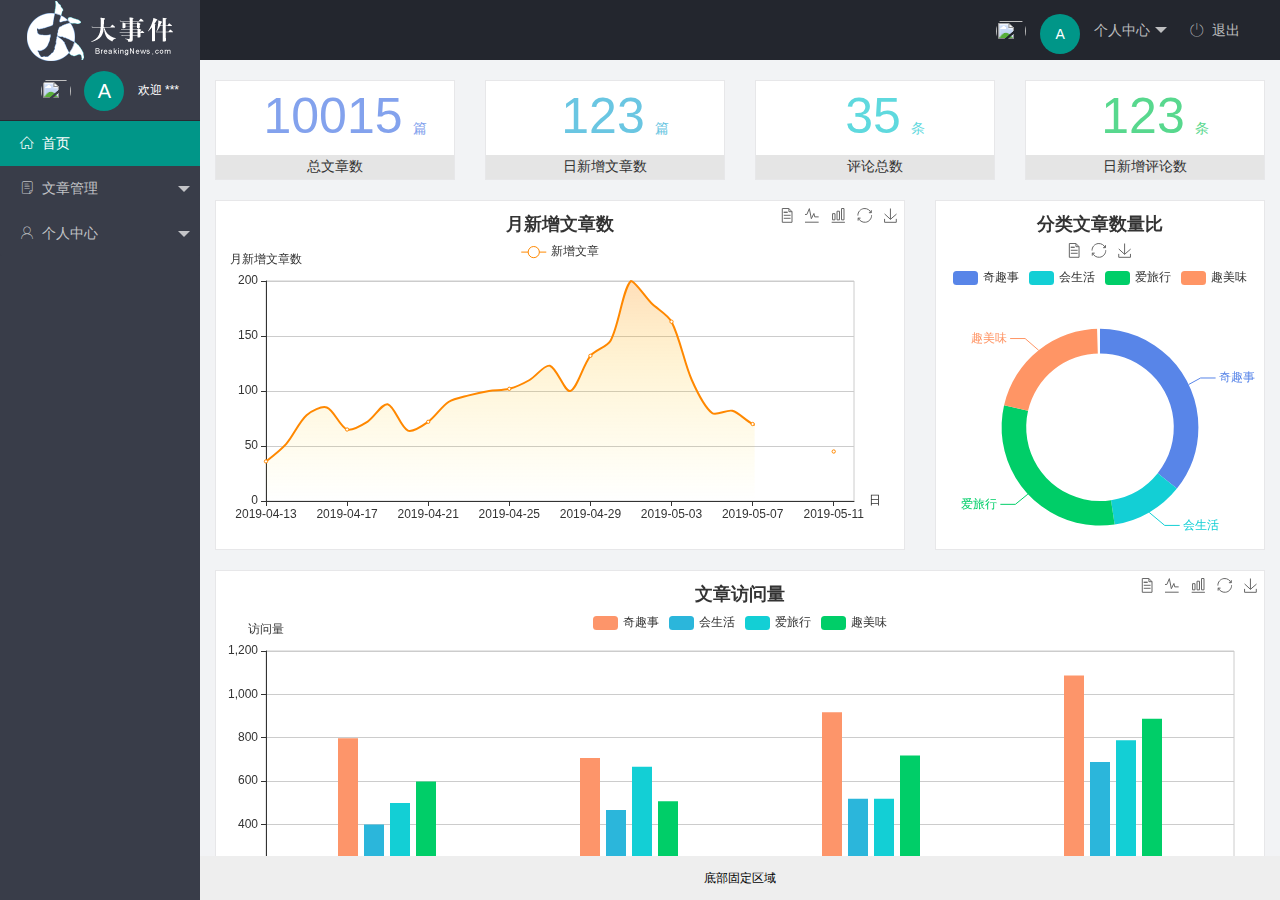
==== commit e691b04c: "完成了user模" ====
--- a/index.html
+++ b/index.html
@@ -9,6 +9,7 @@
     <link rel="stylesheet" href="/assets/lib/layui/css/layui.css">
     <link rel="stylesheet" href="/assets/fonts/iconfont.css">
     <link rel="stylesheet" href="/assets/css/index.css">
+    <link rel="stylesheet" href="/assets/lib/cropper/cropper.css" />
 </head>
 
 <body>
@@ -40,9 +41,9 @@
                             <span class="text-avatar">A</span> 个人中心
                         </a>
                         <dl class="layui-nav-child">
-                            <dd><a href="">基本资料</a></dd>
-                            <dd><a href="">更换头像</a></dd>
-                            <dd><a href="">重置密码</a></dd>
+                            <dd><a href="/user/user_info.html" target="fm">基本资料</a></dd>
+                            <dd><a href="/user/user_avatar.html" target="fm">更换头像</a></dd>
+                            <dd><a href="/user/user_pwd.html" target="fm">重置密码</a></dd>
                         </dl>
                     </li>
                     <li class="layui-nav-item" lay-header-event="menuRight" lay-unselect>
@@ -74,9 +75,9 @@
                             <!-- 右侧导航栏上面头像 -->
                             <a href="javascript:;"><span class="iconfont icon-user"></span>个人中心</a>
                             <dl class="layui-nav-child">
-                                <dd><a href="javascript:;"><i class="layui-icon layui-icon-app"></i>基本资料</a></dd>
-                                <dd><a href="javascript:;"><i class="layui-icon layui-icon-app"></i>更换头像</a></dd>
-                                <dd><a href="javascript:;"><i class="layui-icon layui-icon-app"></i>重置密码</a></dd>
+                                <dd><a href="/user/user_info.html" target="fm"><i class="layui-icon layui-icon-app"></i>基本资料</a></dd>
+                                <dd><a href="/user/user_avatar.html" target="fm"><i class="layui-icon layui-icon-app"></i>更换头像</a></dd>
+                                <dd><a href="/user/user_pwd.html " target="fm"><i class="layui-icon layui-icon-app"></i>重置密码</a></dd>
                             </dl>
                         </li>
                     </ul>
--- a/assets/lib/cropper/cropper.css
+++ b/assets/lib/cropper/cropper.css
@@ -0,0 +1,304 @@
+/*!
+ * Cropper.js v1.5.6
+ * https://fengyuanchen.github.io/cropperjs
+ *
+ * Copyright 2015-present Chen Fengyuan
+ * Released under the MIT license
+ *
+ * Date: 2019-10-04T04:33:44.164Z
+ */
+
+.cropper-container {
+  direction: ltr;
+  font-size: 0;
+  line-height: 0;
+  position: relative;
+  -ms-touch-action: none;
+  touch-action: none;
+  -webkit-user-select: none;
+  -moz-user-select: none;
+  -ms-user-select: none;
+  user-select: none;
+}
+
+.cropper-container img {
+  display: block;
+  height: 100%;
+  image-orientation: 0deg;
+  max-height: none !important;
+  max-width: none !important;
+  min-height: 0 !important;
+  min-width: 0 !important;
+  width: 100%;
+}
+
+.cropper-wrap-box,
+.cropper-canvas,
+.cropper-drag-box,
+.cropper-crop-box,
+.cropper-modal {
+  bottom: 0;
+  left: 0;
+  position: absolute;
+  right: 0;
+  top: 0;
+}
+
+.cropper-wrap-box,
+.cropper-canvas {
+  overflow: hidden;
+}
+
+.cropper-drag-box {
+  background-color: #fff;
+  opacity: 0;
+}
+
+.cropper-modal {
+  background-color: #000;
+  opacity: 0.5;
+}
+
+.cropper-view-box {
+  display: block;
+  height: 100%;
+  outline: 1px solid #39f;
+  outline-color: rgba(51, 153, 255, 0.75);
+  overflow: hidden;
+  width: 100%;
+}
+
+.cropper-dashed {
+  border: 0 dashed #eee;
+  display: block;
+  opacity: 0.5;
+  position: absolute;
+}
+
+.cropper-dashed.dashed-h {
+  border-bottom-width: 1px;
+  border-top-width: 1px;
+  height: calc(100% / 3);
+  left: 0;
+  top: calc(100% / 3);
+  width: 100%;
+}
+
+.cropper-dashed.dashed-v {
+  border-left-width: 1px;
+  border-right-width: 1px;
+  height: 100%;
+  left: calc(100% / 3);
+  top: 0;
+  width: calc(100% / 3);
+}
+
+.cropper-center {
+  display: block;
+  height: 0;
+  left: 50%;
+  opacity: 0.75;
+  position: absolute;
+  top: 50%;
+  width: 0;
+}
+
+.cropper-center::before,
+.cropper-center::after {
+  background-color: #eee;
+  content: ' ';
+  display: block;
+  position: absolute;
+}
+
+.cropper-center::before {
+  height: 1px;
+  left: -3px;
+  top: 0;
+  width: 7px;
+}
+
+.cropper-center::after {
+  height: 7px;
+  left: 0;
+  top: -3px;
+  width: 1px;
+}
+
+.cropper-face,
+.cropper-line,
+.cropper-point {
+  display: block;
+  height: 100%;
+  opacity: 0.1;
+  position: absolute;
+  width: 100%;
+}
+
+.cropper-face {
+  background-color: #fff;
+  left: 0;
+  top: 0;
+}
+
+.cropper-line {
+  background-color: #39f;
+}
+
+.cropper-line.line-e {
+  cursor: ew-resize;
+  right: -3px;
+  top: 0;
+  width: 5px;
+}
+
+.cropper-line.line-n {
+  cursor: ns-resize;
+  height: 5px;
+  left: 0;
+  top: -3px;
+}
+
+.cropper-line.line-w {
+  cursor: ew-resize;
+  left: -3px;
+  top: 0;
+  width: 5px;
+}
+
+.cropper-line.line-s {
+  bottom: -3px;
+  cursor: ns-resize;
+  height: 5px;
+  left: 0;
+}
+
+.cropper-point {
+  background-color: #39f;
+  height: 5px;
+  opacity: 0.75;
+  width: 5px;
+}
+
+.cropper-point.point-e {
+  cursor: ew-resize;
+  margin-top: -3px;
+  right: -3px;
+  top: 50%;
+}
+
+.cropper-point.point-n {
+  cursor: ns-resize;
+  left: 50%;
+  margin-left: -3px;
+  top: -3px;
+}
+
+.cropper-point.point-w {
+  cursor: ew-resize;
+  left: -3px;
+  margin-top: -3px;
+  top: 50%;
+}
+
+.cropper-point.point-s {
+  bottom: -3px;
+  cursor: s-resize;
+  left: 50%;
+  margin-left: -3px;
+}
+
+.cropper-point.point-ne {
+  cursor: nesw-resize;
+  right: -3px;
+  top: -3px;
+}
+
+.cropper-point.point-nw {
+  cursor: nwse-resize;
+  left: -3px;
+  top: -3px;
+}
+
+.cropper-point.point-sw {
+  bottom: -3px;
+  cursor: nesw-resize;
+  left: -3px;
+}
+
+.cropper-point.point-se {
+  bottom: -3px;
+  cursor: nwse-resize;
+  height: 20px;
+  opacity: 1;
+  right: -3px;
+  width: 20px;
+}
+
+@media (min-width: 768px) {
+  .cropper-point.point-se {
+    height: 15px;
+    width: 15px;
+  }
+}
+
+@media (min-width: 992px) {
+  .cropper-point.point-se {
+    height: 10px;
+    width: 10px;
+  }
+}
+
+@media (min-width: 1200px) {
+  .cropper-point.point-se {
+    height: 5px;
+    opacity: 0.75;
+    width: 5px;
+  }
+}
+
+.cropper-point.point-se::before {
+  background-color: #39f;
+  bottom: -50%;
+  content: ' ';
+  display: block;
+  height: 200%;
+  opacity: 0;
+  position: absolute;
+  right: -50%;
+  width: 200%;
+}
+
+.cropper-invisible {
+  opacity: 0;
+}
+
+.cropper-bg {
+  background-image: url('[data-uri]');
+}
+
+.cropper-hide {
+  display: block;
+  height: 0;
+  position: absolute;
+  width: 0;
+}
+
+.cropper-hidden {
+  display: none !important;
+}
+
+.cropper-move {
+  cursor: move;
+}
+
+.cropper-crop {
+  cursor: crosshair;
+}
+
+.cropper-disabled .cropper-drag-box,
+.cropper-disabled .cropper-face,
+.cropper-disabled .cropper-line,
+.cropper-disabled .cropper-point {
+  cursor: not-allowed;
+}